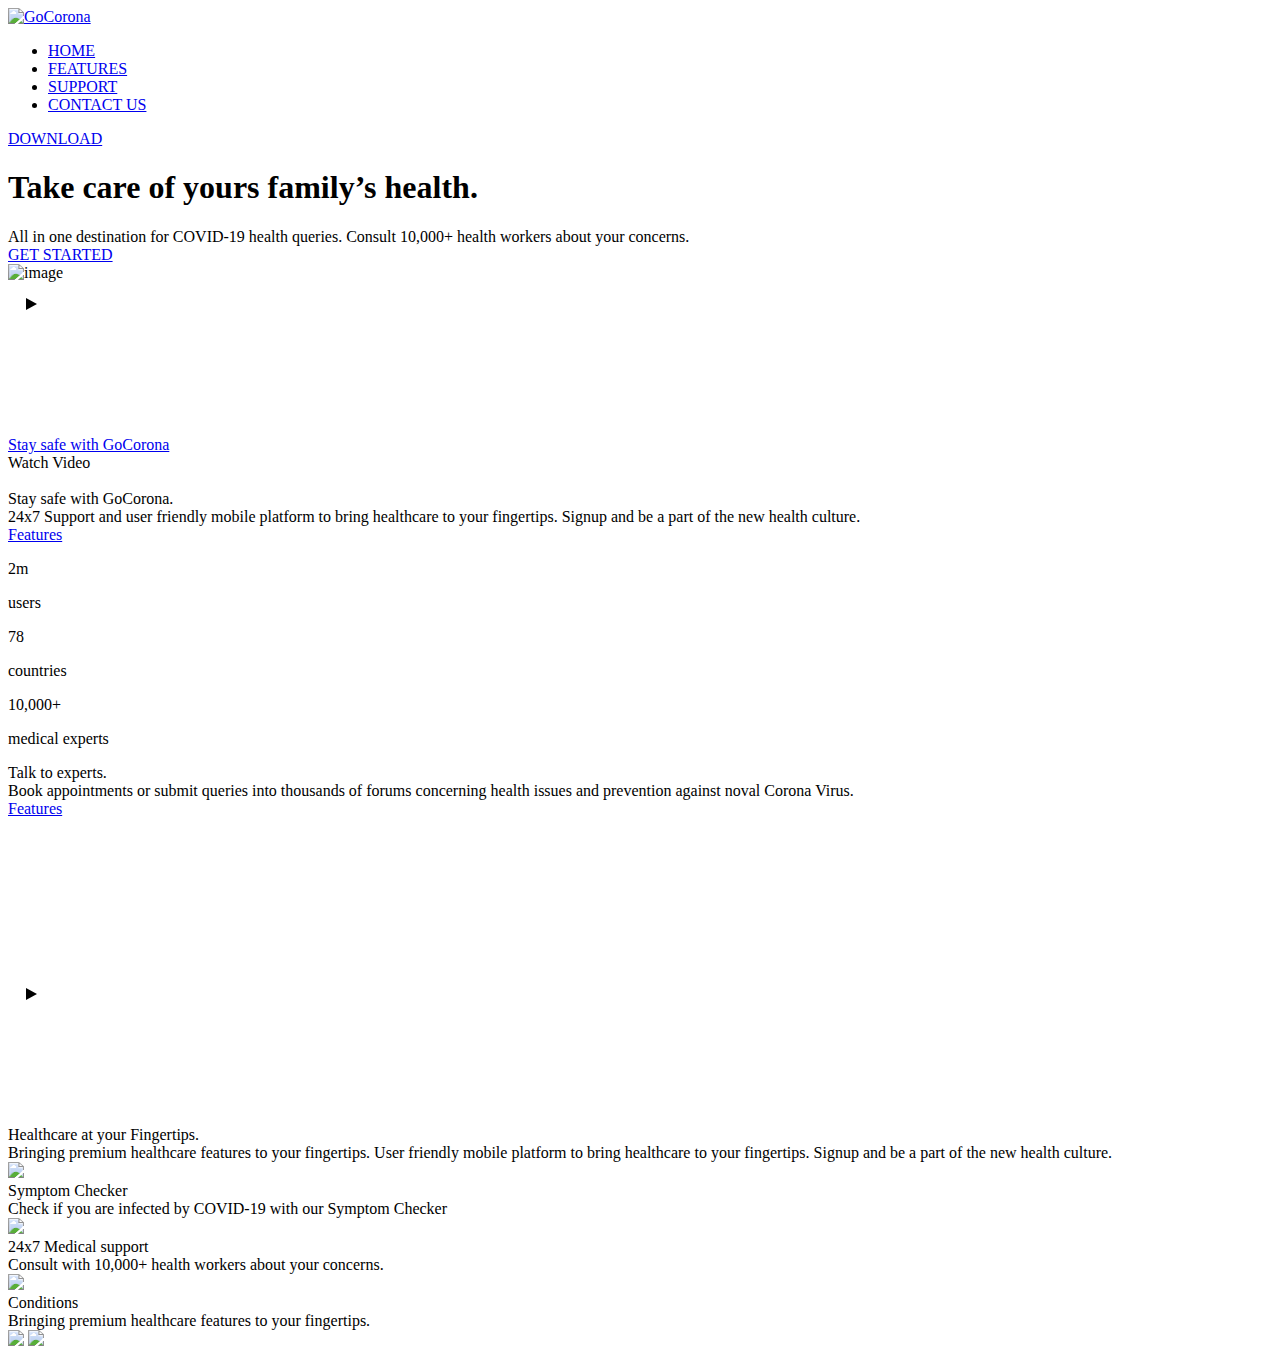
==== index.html @ 3e376150 "index move" ====
<!DOCTYPE html>
<html lang="en">
<head>
    <meta charset="UTF-8">
    <meta http-equiv="X-UA-Compatible" content="IE=edge">
    <meta name="viewport" content="width=device-width, initial-scale=1.0">
    <link rel="stylesheet" href="../css/style.css">
    <link rel="icon" type="image/png" href="/goCorona/image/favicon.ico">
    <title>GoCorona</title>
</head>
<body>
    <div class="wrapper">
        <div class="header-block">
            <header class="header">
                <div class="header__container">
                        <a href="#" class="header__logo"><img src="/goCorona/image/header/logo.svg" alt="GoCorona"></a>    
                        <ul class="header__navbar navbar">
                            <li class="navbar__item"><a href="#" class="navbar__link">HOME</a></li>
                            <li class="navbar__item"><a href="#" class="navbar__link">FEATURES</a></li>
                            <li class="navbar__item"><a href="#" class="navbar__link">SUPPORT</a></li>
                            <li class="navbar__item"><a href="#" class="navbar__link">CONTACT US</a></li>
                        </ul>   
                        <div class="header__button">
                            <a href="#" class="button button_blue">DOWNLOAD</a>
                        </div>
                        <div class="header__burger">
                            <div class="first"></div>
                            <div class="second"></div>
                            <div class="third"></div>
                        </div>
                </div>
            </header>
            <section class="take-care">
                <div class="take-care__container">
                    <div class="take-care__content">
                        <div class="take-care__txt">
                            <h1 class="take-care__title title">Take care of yours family’s <span class="title__blue">health.</span>
                            </h1>
                            <div class="take-care__subtitle subtitle">All in one destination for COVID-19 health queries. Consult 10,000+ health workers about your concerns.</div>
                            <a href="#" class="take-care__button button">GET STARTED</a>
                        </div>
                        <div class="take-care__image">
                            <img src="/goCorona/image/take-care/main-image.svg" alt="image">
                        </div>
                    </div>
                    <div class="take-care__video video">
                        <div class="video__icon">
                            <a href="#">
                                <svg><polygon points="18,16,18,28,29,22"></polygon></svg>
                            </a>
                        </div>
                        <div class="video__txt">
                            <div class="video__title"><a href="#">Stay safe with GoCorona</a></div>
                            <div class="video__subtitle">Watch Video</div>
                        </div>
                    </div>
                </div>
            </section>
        </div>
        <main class="main">
            <section class="stay-safe">
                <div class="stay-safe__container">
                    <div class="stay-safe__images">
                        <div class="stay-safe__img"><img src="/goCorona/image/stay-safe/phone.jpg"  alt=""></div>
                        <div class="stay-safe__block01"></div>
                        <div class="stay-safe__block02"></div>
                        <div class="stay-safe__block03"></div>
                    </div>
                    <div class="stay-safe__content">
                        <div class="stay-safe__title title">Stay safe with Go<span class="title__red">Corona.</span></div>
                        <div class="stay-safe__subtitle subtitle">24x7 Support and user friendly mobile platform to bring healthcare to your fingertips. Signup and be a part of the new
                        health culture.</div>
                        <a href="#" class="stay-safe__button button">Features</a>                        
                    </div>
                    
                </div>
                
            </section>      
            <section class="talk-experts">
                <div class="talk-experts__background">                 
                    <div class="talk-experts__container">
                        <div class="talk-experts__illustration">
                            <div class="talk-experts__pannel pannel">
                                <div class="pannel__item">
                                    <p class="pannel__number">2m</p>
                                    <p class="pannel__name">users</p>
                                </div>
                                <div class="pannel__item">
                                    <p class="pannel__number">78</p>
                                    <p class="pannel__name">countries</p>
                                </div>
                                <div class="pannel__item">
                                    <p class="pannel__number">10,000+</p>
                                    <p class="pannel__name">medical experts</p>
                                </div>
                               
                            </div>
                            <div class="talk-experts__block01"></div>
                            <div class="talk-experts__block02"></div>
                            <div class="talk-experts__block03"></div>
                        </div>
                        <div class="talk-experts__content">
                            <div class="talk-experts__txt">
                                <div class="talk-experts__title title">Talk to <span class="title__blue">experts.</span></div>
                                <div class="talk-experts__subtitle subtitle">Book appointments or submit queries into thousands of forums concerning health issues and prevention against noval
                                Corona Virus.</div>
                                <a href="#" class="talk-experts__button button">Features</a>
                            </div>
                            <div class="talk-experts__video">
                                <video src="/goCorona/image/talk-experts/IMG_1011.MOV" alt="" poster="/goCorona/image/talk-experts/back-video.svg"></video>
                                <div class="talk-experts__video-icon">
                                    <svg>
                                        <polygon points="18,16,18,28,29,22"></polygon>
                                    </svg>
                                </div>  
                            </div>
                            
                        </div>
                </div>
                </div>
            </section>
        </main>
        <footer class="footer">
            <div class="footer__container">              
                <div class="footer__title title">
                     <span class="title__red">Healthcare</span>
                      at your Fingertips.
                </div>
                <div class="footer__subtitle subtitle">
                    Bringing premium healthcare features to your fingertips. User friendly mobile platform to bring healthcare to your fingertips. Signup and be a part of the new health culture.
                </div>
                <div class="footer__cards">
                    <div class="footer__card-01 card">
                        <img src="/goCorona/image/footer/card_01.svg" class="card__img"></img>
                        <div class="card__content">
                            <div class="card__title">Symptom Checker</div>
                            <div class="card__subtitle">Check if you are infected by COVID-19 with our Symptom Checker</div>  
                        </div>
                    </div>
                    <div class="footer__card-02 card">
                        <img src="/goCorona/image/footer/card_02.svg" class="card__img"></img>
                        <div class="card__content">
                            <div class="card__title">24x7 Medical support</div>
                            <div class="card__subtitle">Consult with 10,000+ health workers about your concerns.</div>
                        </div>
                    </div>
                    <div class="footer__card-03 card">
                        <img src="/goCorona/image/footer/card_03.svg" class="card__img"></img>
                        <div class="card__content">            
                            <div class="card__title">Conditions</div>
                            <div class="card__subtitle">Bringing premium healthcare features to your fingertips.</div>
                        </div>
                    </div> 
                </div>
                <div class="footer__buttons">
                    <a href="#"><img src="/goCorona/image/footer/google.png" class="footer__appstore"></img></a>
                    <a href="#"><img src="/goCorona/image/footer/apple.png" class="footer__playmarket"></img></a>
                </div>
            </div>
        </footer>
    </div>
    <script src="js/script.js"></script>
</body>
</html>
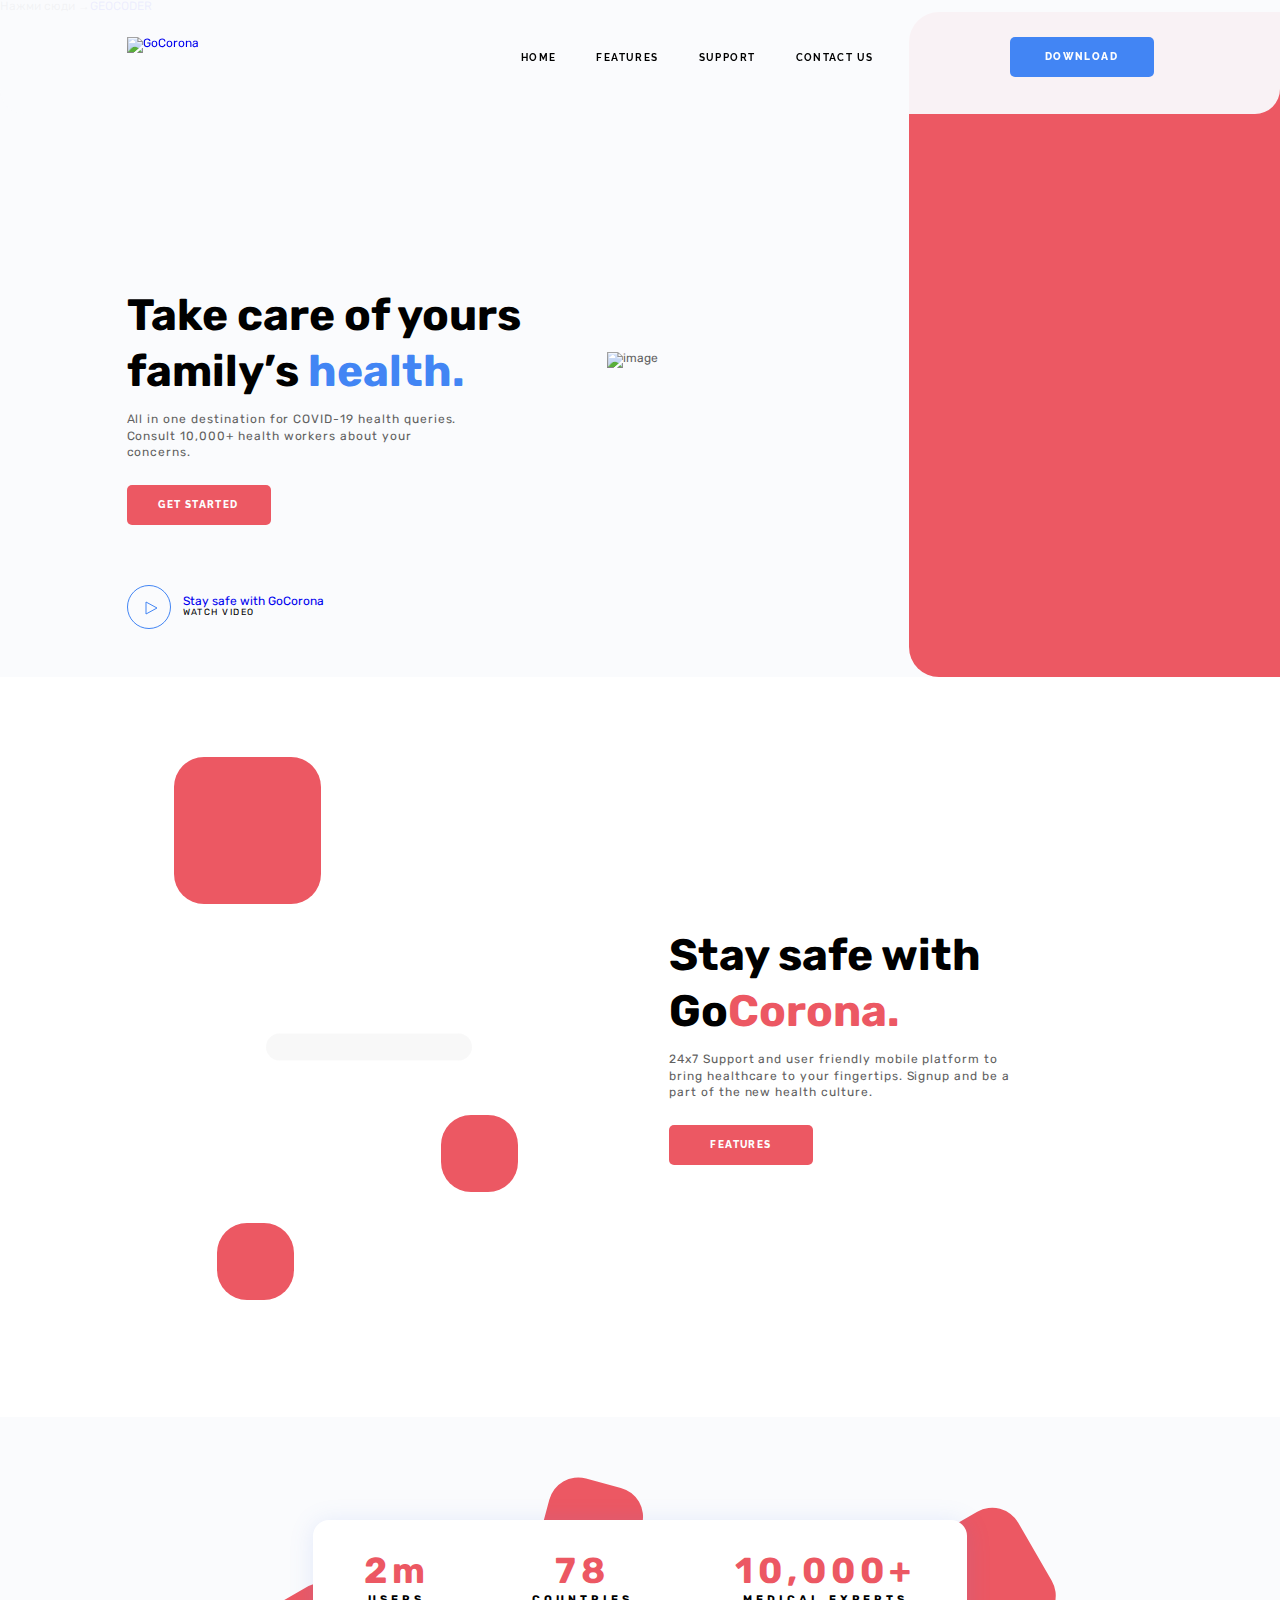
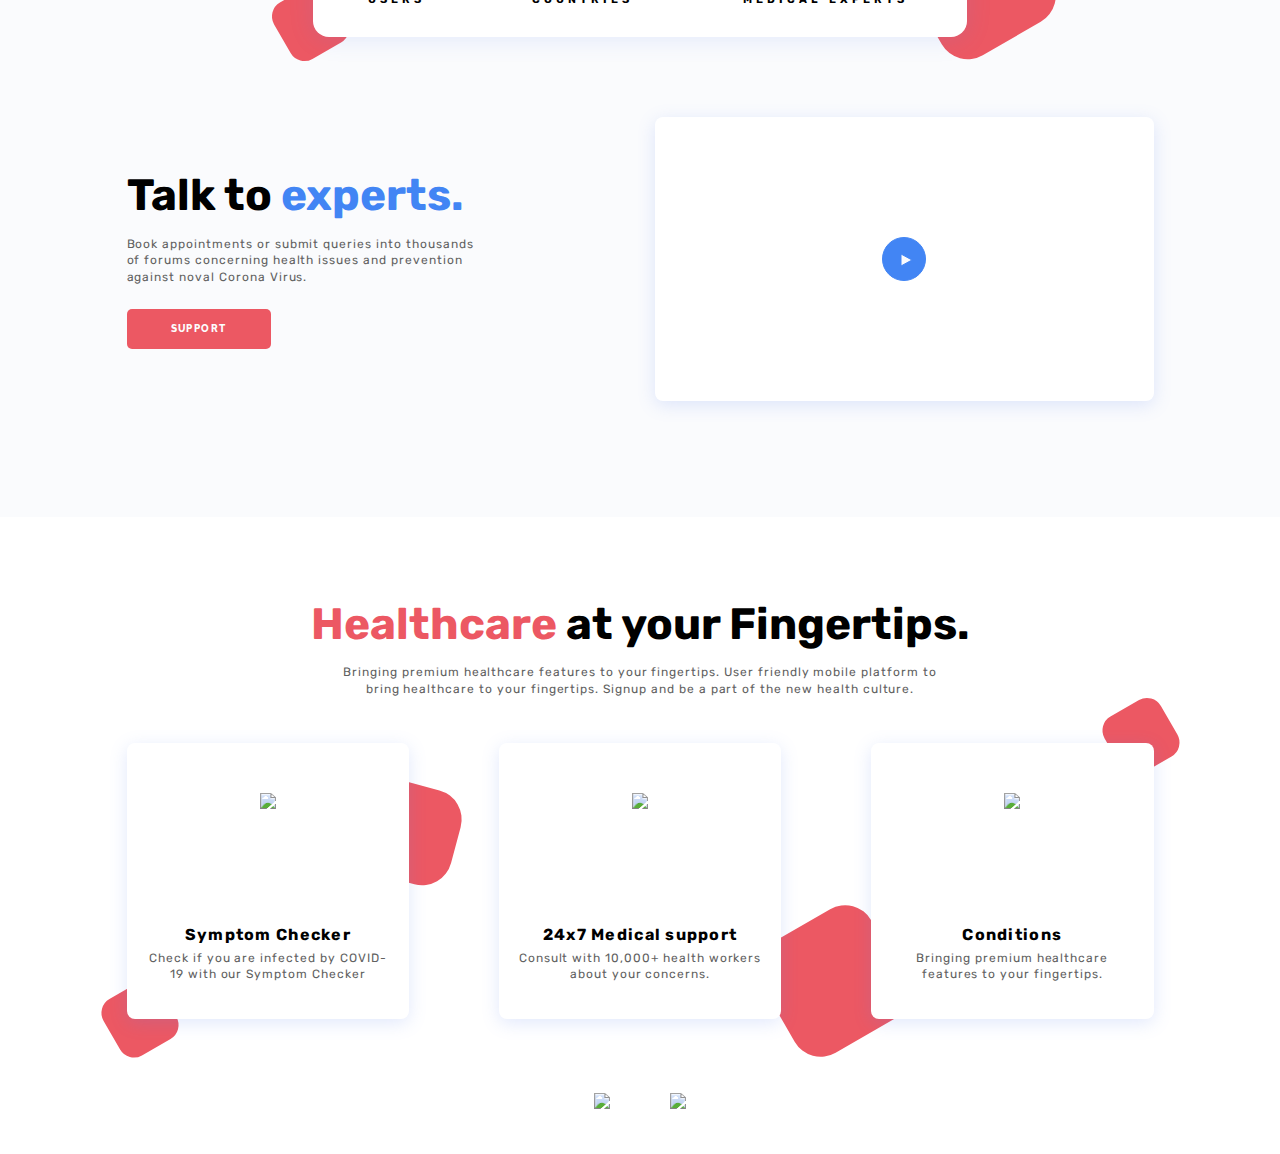
==== commit e8a44e7b: "Add geocoder" ====
--- a/index.html
+++ b/index.html
@@ -5,20 +5,23 @@
     <meta http-equiv="X-UA-Compatible" content="IE=edge">
     <meta name="viewport" content="width=device-width, initial-scale=1.0">
     <link rel="stylesheet" href="../css/style.css">
-    <link rel="icon" type="image/png" href="/goCorona/image/favicon.ico">
+    <link rel="icon" type="image/png" href="goсorona/image/header/favicon.ico">
     <title>GoCorona</title>
 </head>
 <body>
-    <div class="wrapper">
+    <div class="geocoder">
+            <p class="geocoder__text">Нажми сюди &#8594;<a href="pages/ajax-countries/index.html" class="geocoder__link">GEOCODER</a></p>
+    </div>
+    <div class="wrapper">        
         <div class="header-block">
             <header class="header">
                 <div class="header__container">
-                        <a href="#" class="header__logo"><img src="/goCorona/image/header/logo.svg" alt="GoCorona"></a>    
+                        <a href="#" class="header__logo"><img src="goсorona/image/header/logo.svg" alt="GoCorona"></a>    
                         <ul class="header__navbar navbar">
-                            <li class="navbar__item"><a href="#" class="navbar__link">HOME</a></li>
-                            <li class="navbar__item"><a href="#" class="navbar__link">FEATURES</a></li>
-                            <li class="navbar__item"><a href="#" class="navbar__link">SUPPORT</a></li>
-                            <li class="navbar__item"><a href="#" class="navbar__link">CONTACT US</a></li>
+                            <li class="navbar__item"><a href="#take-care" class="navbar__link">HOME</a></li>
+                            <li class="navbar__item"><a href="#stay-safe" class="navbar__link">FEATURES</a></li>
+                            <li class="navbar__item"><a href="#talk-experts" class="navbar__link">SUPPORT</a></li>
+                            <li class="navbar__item"><a href="#footer" class="navbar__link">CONTACT US</a></li>
                         </ul>   
                         <div class="header__button">
                             <a href="#" class="button button_blue">DOWNLOAD</a>
@@ -30,7 +33,7 @@
                         </div>
                 </div>
             </header>
-            <section class="take-care">
+            <section id="take-care" class="take-care">
                 <div class="take-care__container">
                     <div class="take-care__content">
                         <div class="take-care__txt">
@@ -40,28 +43,26 @@
                             <a href="#" class="take-care__button button">GET STARTED</a>
                         </div>
                         <div class="take-care__image">
-                            <img src="/goCorona/image/take-care/main-image.svg" alt="image">
+                            <img src="goсorona/image/take-care/main-image.svg" alt="image">
                         </div>
                     </div>
-                    <div class="take-care__video video">
-                        <div class="video__icon">
-                            <a href="#">
-                                <svg><polygon points="18,16,18,28,29,22"></polygon></svg>
-                            </a>
-                        </div>
-                        <div class="video__txt">
-                            <div class="video__title"><a href="#">Stay safe with GoCorona</a></div>
-                            <div class="video__subtitle">Watch Video</div>
-                        </div>
-                    </div>
+                    <a href="https://youtu.be/D9tTi-CDjDU" class="take-care__video video">
+                            <div class="video__icon">
+                                <svg><polygon points="18,16,18,28,29,22"></polygon></svg> 
+                            </div>
+                            <div class="video__txt">
+                                <div class="video__title">Stay safe with GoCorona</div>
+                                <div class="video__subtitle">Watch Video</div>
+                            </div>
+                    </a>
                 </div>
             </section>
         </div>
         <main class="main">
-            <section class="stay-safe">
+            <section id="stay-safe" class="stay-safe">
                 <div class="stay-safe__container">
                     <div class="stay-safe__images">
-                        <div class="stay-safe__img"><img src="/goCorona/image/stay-safe/phone.jpg"  alt=""></div>
+                        <div class="stay-safe__img"><img src="goсorona/image/stay-safe/phone.jpg"  alt=""></div>
                         <div class="stay-safe__block01"></div>
                         <div class="stay-safe__block02"></div>
                         <div class="stay-safe__block03"></div>
@@ -76,7 +77,7 @@
                 </div>
                 
             </section>      
-            <section class="talk-experts">
+            <section id="talk-experts" class="talk-experts">
                 <div class="talk-experts__background">                 
                     <div class="talk-experts__container">
                         <div class="talk-experts__illustration">
@@ -104,10 +105,10 @@
                                 <div class="talk-experts__title title">Talk to <span class="title__blue">experts.</span></div>
                                 <div class="talk-experts__subtitle subtitle">Book appointments or submit queries into thousands of forums concerning health issues and prevention against noval
                                 Corona Virus.</div>
-                                <a href="#" class="talk-experts__button button">Features</a>
+                                <a href="#" class="talk-experts__button button">Support</a>
                             </div>
                             <div class="talk-experts__video">
-                                <video src="/goCorona/image/talk-experts/IMG_1011.MOV" alt="" poster="/goCorona/image/talk-experts/back-video.svg"></video>
+                                <video src="goсorona/image/talk-experts/IMG_1011.MOV" alt="" poster="goсorona/image/talk-experts/back-video.svg"></video>
                                 <div class="talk-experts__video-icon">
                                     <svg>
                                         <polygon points="18,16,18,28,29,22"></polygon>
@@ -120,7 +121,7 @@
                 </div>
             </section>
         </main>
-        <footer class="footer">
+        <footer id="footer" class="footer">
             <div class="footer__container">              
                 <div class="footer__title title">
                      <span class="title__red">Healthcare</span>
@@ -131,21 +132,21 @@
                 </div>
                 <div class="footer__cards">
                     <div class="footer__card-01 card">
-                        <img src="/goCorona/image/footer/card_01.svg" class="card__img"></img>
+                        <img src="goсorona/image/footer/card_01.svg" class="card__img"></img>
                         <div class="card__content">
                             <div class="card__title">Symptom Checker</div>
                             <div class="card__subtitle">Check if you are infected by COVID-19 with our Symptom Checker</div>  
                         </div>
                     </div>
                     <div class="footer__card-02 card">
-                        <img src="/goCorona/image/footer/card_02.svg" class="card__img"></img>
+                        <img src="goсorona/image/footer/card_02.svg" class="card__img"></img>
                         <div class="card__content">
                             <div class="card__title">24x7 Medical support</div>
                             <div class="card__subtitle">Consult with 10,000+ health workers about your concerns.</div>
                         </div>
                     </div>
                     <div class="footer__card-03 card">
-                        <img src="/goCorona/image/footer/card_03.svg" class="card__img"></img>
+                        <img src="goсorona/image/footer/card_03.svg" class="card__img"></img>
                         <div class="card__content">            
                             <div class="card__title">Conditions</div>
                             <div class="card__subtitle">Bringing premium healthcare features to your fingertips.</div>
@@ -153,12 +154,12 @@
                     </div> 
                 </div>
                 <div class="footer__buttons">
-                    <a href="#"><img src="/goCorona/image/footer/google.png" class="footer__appstore"></img></a>
-                    <a href="#"><img src="/goCorona/image/footer/apple.png" class="footer__playmarket"></img></a>
+                    <a href="#"><img src="goсorona/image/footer/google.png" class="footer__playmarket"></img></a>
+                    <a href="#"><img src="goсorona/image/footer/apple.png" class="footer__appstore"></img></a>
                 </div>
             </div>
         </footer>
     </div>
-    <script src="js/script.js"></script>
+    <script src="goсorona/js/script.js"></script>
 </body>
 </html>--- a/css/style.css
+++ b/css/style.css
@@ -0,0 +1,1385 @@
+@charset "UTF-8";
+/*Обнуление*/
+@import url("https://fonts.googleapis.com/css2?family=Raleway:wght@700;800&family=Rubik:wght@400;700&display=swap");
+* {
+  padding: 0;
+  margin: 0;
+  border: 0;
+}
+
+*, *:before, *:after {
+  -webkit-box-sizing: border-box;
+  box-sizing: border-box;
+}
+
+:focus, :active {
+  outline: none;
+}
+
+a:focus, a:active {
+  outline: none;
+}
+
+nav, footer, header, aside {
+  display: block;
+}
+
+html, body {
+  height: 100%;
+  width: 100%;
+  font-size: 100%;
+  line-height: 1;
+  font-size: 14px;
+  -ms-text-size-adjust: 100%;
+  -moz-text-size-adjust: 100%;
+  -webkit-text-size-adjust: 100%;
+}
+
+input, button, textarea {
+  font-family: inherit;
+}
+
+input::-ms-clear {
+  display: none;
+}
+
+button {
+  cursor: pointer;
+}
+
+button::-moz-focus-inner {
+  padding: 0;
+  border: 0;
+}
+
+a, a:visited {
+  text-decoration: none;
+}
+
+a:hover {
+  text-decoration: none;
+}
+
+ul li {
+  list-style: none;
+}
+
+img {
+  vertical-align: top;
+}
+
+h1, h2, h3, h4, h5, h6 {
+  font-size: inherit;
+  font-weight: inherit;
+}
+
+/*--------------------*/
+body {
+  font-family: 'Rubik', sans-serif;
+  color: #616161;
+  font-size: 12px;
+}
+
+.wrapper {
+  min-height: 100%;
+  display: -webkit-box;
+  display: -ms-flexbox;
+  display: flex;
+  -webkit-box-orient: vertical;
+  -webkit-box-direction: normal;
+      -ms-flex-direction: column;
+          flex-direction: column;
+  width: 100%;
+}
+
+.main {
+  -webkit-box-flex: 1;
+      -ms-flex: 1 1 auto;
+          flex: 1 1 auto;
+}
+
+.header-block {
+  background-color: #FAFBFD;
+  position: relative;
+}
+
+@media (min-width: 767.98px) {
+  .header-block::after {
+    content: "";
+    width: 25.65%;
+    height: 100%;
+    background-color: #EC5863;
+    border-radius: 30px 0px 0px 30px;
+    position: absolute;
+    top: 0;
+    right: 0;
+  }
+}
+
+@media (min-width: 1199.98px) {
+  .header-block::after {
+    width: 29%;
+  }
+}
+
+.header {
+  position: fixed;
+  width: 100%;
+  top: 0;
+  left: 0;
+  z-index: 50;
+}
+
+.header__container {
+  display: -webkit-box;
+  display: -ms-flexbox;
+  display: flex;
+  -webkit-column-gap: 30px;
+          column-gap: 30px;
+  -webkit-box-pack: justify;
+      -ms-flex-pack: justify;
+          justify-content: space-between;
+  padding: 37px 0;
+}
+
+@media (min-width: 767.98px) {
+  .header__container {
+    -webkit-box-pack: stretch;
+        -ms-flex-pack: stretch;
+            justify-content: stretch;
+  }
+}
+
+.header__logo {
+  position: relative;
+  z-index: 4;
+}
+
+@media (max-width: 479.98px) {
+  .header__logo {
+    -webkit-box-flex: 0;
+        -ms-flex: 0 0 40px;
+            flex: 0 0 40px;
+    overflow: hidden;
+  }
+}
+
+.header__burger {
+  display: -webkit-box;
+  display: -ms-flexbox;
+  display: flex;
+  -webkit-box-orient: vertical;
+  -webkit-box-direction: normal;
+      -ms-flex-direction: column;
+          flex-direction: column;
+  -webkit-box-pack: justify;
+      -ms-flex-pack: justify;
+          justify-content: space-between;
+  -ms-flex-item-align: center;
+      align-self: center;
+  width: 30px;
+  height: 20px;
+  cursor: pointer;
+  position: relative;
+  z-index: 4;
+}
+
+.header__burger div {
+  width: 100%;
+  height: 2px;
+  background-color: #DADADA;
+  -webkit-transition: all 0.3s ease 0s;
+  transition: all 0.3s ease 0s;
+  border-radius: 15px;
+  margin-bottom: 2px;
+}
+
+.header__burger.__active-icon {
+  position: relative;
+}
+
+.header__burger.__active-icon .second {
+  -webkit-transform: scale(0);
+          transform: scale(0);
+}
+
+.header__burger.__active-icon .first {
+  top: 50%;
+  position: absolute;
+  -webkit-transform: rotate(45deg);
+          transform: rotate(45deg);
+}
+
+.header__burger.__active-icon .third {
+  top: 50%;
+  position: absolute;
+  -webkit-transform: rotate(-45deg);
+          transform: rotate(-45deg);
+}
+
+@media (min-width: 767.98px) {
+  .header__burger {
+    display: none;
+  }
+}
+
+.header .navbar {
+  -webkit-box-flex: 1;
+      -ms-flex: 1 0 360px;
+          flex: 1 0 360px;
+  display: -webkit-box;
+  display: -ms-flexbox;
+  display: flex;
+  -webkit-column-gap: 40px;
+          column-gap: 40px;
+  -webkit-box-orient: horizontal;
+  -webkit-box-direction: normal;
+      -ms-flex-direction: row;
+          flex-direction: row;
+  -webkit-box-align: center;
+      -ms-flex-align: center;
+          align-items: center;
+  -webkit-box-pack: end;
+      -ms-flex-pack: end;
+          justify-content: end;
+  -webkit-transition: all 0.6s ease 0s;
+  transition: all 0.6s ease 0s;
+}
+
+.header .navbar__link {
+  font-family: 'Raleway', sans-serif;
+  font-weight: 700;
+  font-size: 10px;
+  line-height: 12px;
+  letter-spacing: 0.14em;
+  text-transform: uppercase;
+  color: #000000;
+  position: relative;
+  z-index: 4;
+}
+
+@media (max-width: 767.98px) {
+  .header .navbar {
+    position: fixed;
+    display: -webkit-box;
+    display: -ms-flexbox;
+    display: flex;
+    -webkit-column-gap: 0;
+            column-gap: 0;
+    row-gap: 50px;
+    -webkit-box-orient: vertical;
+    -webkit-box-direction: normal;
+        -ms-flex-direction: column;
+            flex-direction: column;
+    -webkit-box-align: center;
+        -ms-flex-align: center;
+            align-items: center;
+    -webkit-box-pack: start;
+        -ms-flex-pack: start;
+            justify-content: start;
+    position: fixed;
+    width: 100%;
+    height: 100%;
+    top: -100%;
+    left: 0;
+    background-color: transparent;
+    z-index: 3;
+    overflow: auto;
+    padding: 120px 15px 40px 15px;
+  }
+  .header .navbar .navbar__item {
+    width: 200px;
+    text-align: center;
+  }
+  .header .navbar .navbar__link {
+    font-size: 20px;
+  }
+}
+
+.header .navbar.__active-list {
+  -webkit-transition: all 0.6s ease 0s;
+  transition: all 0.6s ease 0s;
+}
+
+@media (max-width: 767.98px) {
+  .header .navbar.__active-list {
+    top: 0;
+    left: 0;
+    background-color: #fafbfd;
+  }
+}
+
+.header .navbar::before {
+  content: "";
+  display: block;
+  width: 100%;
+  height: 114px;
+  top: 0;
+  left: 0;
+  position: fixed;
+  background-color: rgba(250, 251, 253, 0.95);
+  border-radius: 0 0 25px 25px;
+  z-index: 1;
+}
+
+.header__button {
+  display: -webkit-box;
+  display: -ms-flexbox;
+  display: flex;
+  -webkit-box-pack: end;
+      -ms-flex-pack: end;
+          justify-content: end;
+  -webkit-box-flex: 0;
+      -ms-flex: 0 1 250px;
+          flex: 0 1 250px;
+  position: relative;
+  z-index: 4;
+}
+
+@media (max-width: 767.98px) {
+  .header__button {
+    -webkit-box-flex: 1;
+        -ms-flex: 1 1 auto;
+            flex: 1 1 auto;
+    -webkit-box-pack: end;
+        -ms-flex-pack: end;
+            justify-content: end;
+  }
+}
+
+@media (max-width: 299.98px) {
+  .header__button .button_blue {
+    min-width: 110px;
+    width: 110px;
+  }
+}
+
+@media (min-width: 767.98px) {
+  .header__logo:hover {
+    -webkit-transition: all 0.2s ease 0s;
+    transition: all 0.2s ease 0s;
+    -webkit-transform: scale(1.02);
+            transform: scale(1.02);
+  }
+  .header .navbar__link:hover {
+    color: #EC5863;
+  }
+}
+
+.take-care__container {
+  padding: 184px 0 48px 0;
+  display: -webkit-box;
+  display: -ms-flexbox;
+  display: flex;
+  -webkit-box-orient: vertical;
+  -webkit-box-direction: normal;
+      -ms-flex-direction: column;
+          flex-direction: column;
+  -webkit-column-gap: 20px;
+          column-gap: 20px;
+}
+
+@media (max-width: 767.98px) {
+  .take-care__container {
+    -webkit-box-orient: vertical;
+    -webkit-box-direction: normal;
+        -ms-flex-direction: column;
+            flex-direction: column;
+    padding: 140px 0 48px 0;
+  }
+}
+
+.take-care__content {
+  display: -webkit-box;
+  display: -ms-flexbox;
+  display: flex;
+  row-gap: 20px;
+}
+
+@media (max-width: 767.98px) {
+  .take-care__content {
+    -webkit-box-orient: vertical;
+    -webkit-box-direction: reverse;
+        -ms-flex-direction: column-reverse;
+            flex-direction: column-reverse;
+    -webkit-box-flex: 1;
+        -ms-flex: 1 1 auto;
+            flex: 1 1 auto;
+  }
+}
+
+.take-care__txt {
+  display: -webkit-box;
+  display: -ms-flexbox;
+  display: flex;
+  padding: 7.2vw 0 0 0;
+  -webkit-box-orient: vertical;
+  -webkit-box-direction: normal;
+      -ms-flex-direction: column;
+          flex-direction: column;
+  -webkit-box-flex: 0;
+      -ms-flex: 0 1 480px;
+          flex: 0 1 480px;
+}
+
+@media (max-width: 990.98px) {
+  .take-care__txt {
+    padding: 5vw 0 0 0;
+    -webkit-box-flex: 0;
+        -ms-flex: 0 0 425px;
+            flex: 0 0 425px;
+  }
+}
+
+@media (max-width: 767.98px) {
+  .take-care__txt {
+    text-align: center;
+    -webkit-box-align: center;
+        -ms-flex-align: center;
+            align-items: center;
+    -webkit-box-flex: 0;
+        -ms-flex: 0 1 auto;
+            flex: 0 1 auto;
+  }
+}
+
+@media (max-width: 767.98px) {
+  .take-care__title {
+    max-width: 400px;
+  }
+}
+
+.take-care__subtitle {
+  max-width: 350px;
+}
+
+.take-care .video {
+  display: -webkit-box;
+  display: -ms-flexbox;
+  display: flex;
+  -webkit-column-gap: 12px;
+          column-gap: 12px;
+  -webkit-box-align: center;
+      -ms-flex-align: center;
+          align-items: center;
+  padding-top: 60px;
+}
+
+.take-care .video:active .video__icon {
+  background-color: #79a5ed;
+}
+
+.take-care .video:active .video__title a {
+  color: #79a5ed;
+}
+
+@media (max-width: 767.98px) {
+  .take-care .video {
+    -webkit-box-pack: center;
+        -ms-flex-pack: center;
+            justify-content: center;
+    padding-top: 30px;
+  }
+}
+
+@media (min-width: 767.98px) {
+  .take-care .video:hover .video__icon {
+    background-color: #4285F4;
+  }
+  .take-care .video:hover .video__title a {
+    color: #4285F4;
+  }
+}
+
+.take-care .video__icon {
+  display: inline-block;
+  width: 44px;
+  height: 44px;
+  border-radius: 50%;
+  border: 1px solid #4285F4;
+  -webkit-transition: all 0.5s ease 0s;
+  transition: all 0.5s ease 0s;
+}
+
+.take-care .video__icon svg {
+  width: 44px;
+  height: 44px;
+  stroke: #4285F4;
+  fill: #FAFBFD;
+  stroke-width: 1px;
+}
+
+.take-care .video__title a {
+  font-size: 13px;
+  line-height: 126%;
+  letter-spacing: 0.08em;
+  -webkit-font-feature-settings: 'pnum' on, 'lnum' on;
+          font-feature-settings: 'pnum' on, 'lnum' on;
+  color: #B0B0B0;
+  padding-bottom: 5px;
+  -webkit-transition: all 0.5s ease 0s;
+  transition: all 0.5s ease 0s;
+}
+
+.take-care .video__subtitle {
+  font-size: 9px;
+  line-height: 126%;
+  letter-spacing: 0.165em;
+  text-transform: uppercase;
+  -webkit-font-feature-settings: 'pnum' on, 'lnum' on;
+          font-feature-settings: 'pnum' on, 'lnum' on;
+  color: #000000;
+}
+
+.take-care__image {
+  display: -webkit-box;
+  display: -ms-flexbox;
+  display: flex;
+  -webkit-box-pack: center;
+      -ms-flex-pack: center;
+          justify-content: center;
+  -webkit-box-align: center;
+      -ms-flex-align: center;
+          align-items: center;
+  position: relative;
+  z-index: 2;
+}
+
+.take-care__image img {
+  max-width: 100%;
+  -webkit-transition: all 0.3s ease 0s;
+  transition: all 0.3s ease 0s;
+}
+
+@media (min-width: 767.98px) {
+  .take-care__image img:hover {
+    -webkit-transform: scale(1.05);
+            transform: scale(1.05);
+  }
+}
+
+.stay-safe__container {
+  display: -webkit-box;
+  display: -ms-flexbox;
+  display: flex;
+  -webkit-column-gap: 58px;
+          column-gap: 58px;
+  row-gap: 0px;
+  padding: 80px 0;
+}
+
+@media (max-width: 767.98px) {
+  .stay-safe__container {
+    -webkit-box-orient: vertical;
+    -webkit-box-direction: normal;
+        -ms-flex-direction: column;
+            flex-direction: column;
+    -webkit-box-align: center;
+        -ms-flex-align: center;
+            align-items: center;
+    -webkit-box-pack: center;
+        -ms-flex-pack: center;
+            justify-content: center;
+    padding: 50px 0;
+  }
+}
+
+.stay-safe__images {
+  -webkit-box-flex: 1;
+      -ms-flex: 1 1 50%;
+          flex: 1 1 50%;
+  min-height: 580px;
+  position: relative;
+  display: -webkit-box;
+  display: -ms-flexbox;
+  display: flex;
+  -webkit-box-pack: center;
+      -ms-flex-pack: center;
+          justify-content: center;
+  -webkit-box-align: center;
+      -ms-flex-align: center;
+          align-items: center;
+}
+
+@media (min-width: 767.98px) {
+  .stay-safe__images:hover .stay-safe__block01 {
+    top: 10px;
+    left: 10px;
+    -webkit-transform: rotate(-45deg);
+            transform: rotate(-45deg);
+  }
+  .stay-safe__images:hover .stay-safe__block02 {
+    top: 380px;
+    left: 70%;
+    -webkit-transform: rotate(45deg);
+            transform: rotate(45deg);
+  }
+  .stay-safe__images:hover .stay-safe__block03 {
+    bottom: 20px;
+    left: 60px;
+    -webkit-transform: rotate(45deg);
+            transform: rotate(45deg);
+  }
+  .stay-safe__images:hover .stay-safe__img img {
+    -webkit-transform: scale(1.1);
+            transform: scale(1.1);
+  }
+}
+
+@media (max-width: 767.98px) {
+  .stay-safe__images {
+    min-height: 520px;
+  }
+}
+
+.stay-safe__img {
+  position: relative;
+}
+
+.stay-safe__img::after {
+  content: "";
+  display: block;
+  position: absolute;
+  width: 206px;
+  height: 27px;
+  bottom: 0;
+  left: 50%;
+  -webkit-transform: translate(-50%, 50%);
+          transform: translate(-50%, 50%);
+  background: rgba(240, 240, 240, 0.49);
+  border-radius: 16px;
+  z-index: -1;
+}
+
+.stay-safe__img img {
+  display: block;
+  max-width: 223px;
+  -webkit-filter: drop-shadow(2px 4px 32px rgba(0, 0, 0, 0.12));
+          filter: drop-shadow(2px 4px 32px rgba(0, 0, 0, 0.12));
+  border-radius: 16px;
+  -webkit-transition: all 0.3s ease-out 0s;
+  transition: all 0.3s ease-out 0s;
+}
+
+.stay-safe__block01, .stay-safe__block02, .stay-safe__block03 {
+  background-color: #EC5863;
+  border-radius: 30px;
+  position: absolute;
+  z-index: -2;
+  -webkit-transition: all 0.3s ease-out 0s;
+  transition: all 0.3s ease-out 0s;
+}
+
+.stay-safe__block01 {
+  width: 147px;
+  height: 147px;
+  top: 0;
+  left: 9.9%;
+}
+
+.stay-safe__block02 {
+  width: 77px;
+  height: 77px;
+  top: 358px;
+  left: 65%;
+}
+
+.stay-safe__block03 {
+  width: 77px;
+  height: 77px;
+  bottom: 37px;
+  left: 18.6%;
+}
+
+.stay-safe__content {
+  -webkit-box-flex: 1;
+      -ms-flex: 1 1 50%;
+          flex: 1 1 50%;
+  display: -webkit-box;
+  display: -ms-flexbox;
+  display: flex;
+  -webkit-box-orient: vertical;
+  -webkit-box-direction: normal;
+      -ms-flex-direction: column;
+          flex-direction: column;
+  -webkit-box-pack: center;
+      -ms-flex-pack: center;
+          justify-content: center;
+}
+
+@media (max-width: 767.98px) {
+  .stay-safe__content {
+    text-align: center;
+    -webkit-box-align: center;
+        -ms-flex-align: center;
+            align-items: center;
+  }
+}
+
+@media (max-width: 767.98px) {
+  .stay-safe__title {
+    max-width: 400px;
+    -webkit-box-align: center;
+        -ms-flex-align: center;
+            align-items: center;
+  }
+}
+
+.stay-safe__subtitle {
+  max-width: 363px;
+}
+
+@media (max-width: 767.98px) {
+  .stay-safe__block01, .stay-safe__block02, .stay-safe__block03 {
+    display: none;
+  }
+}
+
+.talk-experts__background {
+  background: #FAFBFD;
+}
+
+.talk-experts__container {
+  padding: 103px 0 116px 0;
+}
+
+.talk-experts__illustration {
+  width: 100%;
+  position: relative;
+}
+
+@media (min-width: 479.98px) {
+  .talk-experts__illustration:hover .talk-experts__block01 {
+    top: -30px;
+    right: 90px;
+    -webkit-transform: rotate(30deg);
+            transform: rotate(30deg);
+  }
+  .talk-experts__illustration:hover .talk-experts__block02 {
+    top: -40px;
+    left: 430px;
+    -webkit-transform: rotate(0deg);
+            transform: rotate(0deg);
+  }
+  .talk-experts__illustration:hover .talk-experts__block03 {
+    top: 60px;
+    left: 145px;
+    -webkit-transform: rotate(-60deg);
+            transform: rotate(-60deg);
+  }
+  .talk-experts__illustration:hover .pannel {
+    -webkit-transform: scale(1.05);
+            transform: scale(1.05);
+  }
+}
+
+.talk-experts .pannel {
+  background: #FFFFFF;
+  -webkit-box-shadow: 0px 2px 24px rgba(88, 126, 236, 0.15);
+          box-shadow: 0px 2px 24px rgba(88, 126, 236, 0.15);
+  border-radius: 16px;
+  width: 654px;
+  height: 117px;
+  text-align: center;
+  display: -webkit-box;
+  display: -ms-flexbox;
+  display: flex;
+  -webkit-box-align: center;
+      -ms-flex-align: center;
+          align-items: center;
+  -ms-flex-pack: distribute;
+      justify-content: space-around;
+  margin: 0 auto;
+  margin-bottom: 80px;
+  position: relative;
+  z-index: 2;
+  -webkit-transition: all 0.3s ease-out 0s;
+  transition: all 0.3s ease-out 0s;
+}
+
+.talk-experts .pannel__number {
+  font-weight: 700;
+  font-size: 36px;
+  line-height: 1.19em;
+  letter-spacing: 0.14em;
+  -webkit-font-feature-settings: 'pnum' on, 'lnum' on;
+          font-feature-settings: 'pnum' on, 'lnum' on;
+  color: #EC5863;
+}
+
+.talk-experts .pannel__name {
+  font-weight: 700;
+  font-size: 11px;
+  line-height: 1.18em;
+  letter-spacing: 0.37em;
+  text-transform: uppercase;
+  -webkit-font-feature-settings: 'pnum' on, 'lnum' on;
+          font-feature-settings: 'pnum' on, 'lnum' on;
+  color: #000000;
+}
+
+@media (max-width: 767.98px) {
+  .talk-experts .pannel {
+    width: 100%;
+    margin-bottom: 60px;
+  }
+  .talk-experts .pannel__number {
+    font-size: 26px;
+  }
+  .talk-experts .pannel__name {
+    font-size: 8px;
+  }
+}
+
+.talk-experts__block01, .talk-experts__block02, .talk-experts__block03 {
+  background-color: #EC5863;
+  border-radius: 30px;
+  position: absolute;
+  z-index: 1;
+  -webkit-transition: all 0.3s ease-out 0s;
+  transition: all 0.3s ease-out 0s;
+}
+
+@media (max-width: 767.98px) {
+  .talk-experts__block01, .talk-experts__block02, .talk-experts__block03 {
+    display: none;
+  }
+}
+
+.talk-experts__block01 {
+  width: 127px;
+  height: 127px;
+  right: 174px;
+  top: 0;
+  -webkit-transform: translate(50%, 0) rotate(-30deg);
+          transform: translate(50%, 0) rotate(-30deg);
+}
+
+@media (max-width: 767.98px) {
+  .talk-experts__block01 {
+    display: none;
+  }
+}
+
+.talk-experts__block02 {
+  width: 96px;
+  height: 96px;
+  top: 0;
+  left: 416px;
+  -webkit-transform: translate(0, -40%) rotate(105deg);
+          transform: translate(0, -40%) rotate(105deg);
+}
+
+.talk-experts__block03 {
+  border-radius: 16px;
+  width: 65px;
+  height: 65px;
+  top: 70px;
+  left: 177px;
+  -webkit-transform: translate(-40%, 0) rotate(-30deg);
+          transform: translate(-40%, 0) rotate(-30deg);
+}
+
+.talk-experts__content {
+  display: -webkit-box;
+  display: -ms-flexbox;
+  display: flex;
+  -webkit-box-align: center;
+      -ms-flex-align: center;
+          align-items: center;
+  -webkit-column-gap: 30px;
+          column-gap: 30px;
+  row-gap: 30px;
+}
+
+@media (max-width: 767.98px) {
+  .talk-experts__content {
+    -webkit-box-orient: vertical;
+    -webkit-box-direction: reverse;
+        -ms-flex-direction: column-reverse;
+            flex-direction: column-reverse;
+    -webkit-box-pack: center;
+        -ms-flex-pack: center;
+            justify-content: center;
+  }
+}
+
+.talk-experts__txt {
+  -webkit-box-flex: 1;
+      -ms-flex: 1 1 50%;
+          flex: 1 1 50%;
+}
+
+@media (max-width: 767.98px) {
+  .talk-experts__txt {
+    text-align: center;
+    -webkit-box-flex: 1;
+        -ms-flex: 1 1 100%;
+            flex: 1 1 100%;
+  }
+}
+
+.talk-experts__subtitle {
+  max-width: 363px;
+}
+
+@media (max-width: 767.98px) {
+  .talk-experts__button {
+    margin: 0 auto;
+  }
+}
+
+.talk-experts__video {
+  -webkit-box-flex: 1;
+      -ms-flex: 1 1 50%;
+          flex: 1 1 50%;
+  background: #FFFFFF;
+  -webkit-box-shadow: 0px 4px 18px rgba(88, 126, 236, 0.18);
+          box-shadow: 0px 4px 18px rgba(88, 126, 236, 0.18);
+  border-radius: 8px;
+  text-align: center;
+  min-height: 284px;
+  display: -webkit-box;
+  display: -ms-flexbox;
+  display: flex;
+  -webkit-box-align: center;
+      -ms-flex-align: center;
+          align-items: center;
+  -webkit-box-pack: center;
+      -ms-flex-pack: center;
+          justify-content: center;
+  position: relative;
+  -webkit-transition: all 0.5s ease 0s;
+  transition: all 0.5s ease 0s;
+  cursor: pointer;
+  overflow: hidden;
+}
+
+@media (max-width: 767.98px) {
+  .talk-experts__video {
+    width: 80%;
+    min-height: 284px;
+  }
+}
+
+@media (max-width: 479.98px) {
+  .talk-experts__video {
+    width: 100%;
+  }
+}
+
+@media (min-width: 479.98px) {
+  .talk-experts__video:hover {
+    opacity: 0.8;
+    -webkit-transform: scale(1.05);
+            transform: scale(1.05);
+  }
+  .talk-experts__video:hover .talk-experts__video-icon {
+    background: #FAFBFD;
+  }
+  .talk-experts__video:hover .talk-experts__video-icon svg {
+    fill: #4285F4;
+  }
+}
+
+.talk-experts__video-icon {
+  display: inline-block;
+  width: 44px;
+  height: 44px;
+  border-radius: 50%;
+  border: 1px solid #4285F4;
+  background: #4285F4;
+  -webkit-transition: all 0.5s ease 0s;
+  transition: all 0.5s ease 0s;
+  position: absolute;
+  z-index: 2;
+}
+
+.talk-experts__video-icon svg {
+  width: 44px;
+  height: 44px;
+  stroke: #4285F4;
+  fill: #FAFBFD;
+  stroke-width: 1px;
+  position: relative;
+  z-index: 2;
+}
+
+.footer__container {
+  padding: 80px 0 45px 0;
+  display: -webkit-box;
+  display: -ms-flexbox;
+  display: flex;
+  -webkit-box-orient: vertical;
+  -webkit-box-direction: normal;
+      -ms-flex-direction: column;
+          flex-direction: column;
+}
+
+.footer__title {
+  text-align: center;
+}
+
+.footer__subtitle {
+  text-align: center;
+  max-width: 600px;
+  margin: 0 auto;
+  margin-bottom: 22px;
+}
+
+.footer__cards {
+  display: -webkit-box;
+  display: -ms-flexbox;
+  display: flex;
+  padding-bottom: 74px;
+  -webkit-box-align: center;
+      -ms-flex-align: center;
+          align-items: center;
+}
+
+@media (max-width: 767.98px) {
+  .footer__cards {
+    -webkit-box-orient: vertical;
+    -webkit-box-direction: normal;
+        -ms-flex-direction: column;
+            flex-direction: column;
+    row-gap: 30px;
+  }
+}
+
+.footer__card-01::before {
+  content: "";
+  display: block;
+  width: 65px;
+  height: 65px;
+  -webkit-transform: translate(-30%, 50%) rotate(-30deg);
+          transform: translate(-30%, 50%) rotate(-30deg);
+  background: #EC5863;
+  border-radius: 16px;
+  position: absolute;
+  bottom: 0;
+  right: 18vw;
+  z-index: -1;
+  -webkit-transition: all 0.3s ease 0s;
+  transition: all 0.3s ease 0s;
+}
+
+@media only screen and (min-width: 1200px) {
+  .footer__card-01::before {
+    right: auto;
+    left: 0;
+  }
+}
+
+@media (max-width: 990.98px) {
+  .footer__card-01::before {
+    display: none;
+  }
+}
+
+.footer__card-01::after {
+  content: "";
+  display: block;
+  width: 97px;
+  height: 97px;
+  -webkit-transform: translate(50%, 0) rotate(105deg);
+          transform: translate(50%, 0) rotate(105deg);
+  background: #EC5863;
+  border-radius: 30px;
+  position: absolute;
+  top: 41px;
+  right: 0;
+  z-index: -1;
+  -webkit-transition: all 0.3s ease 0s;
+  transition: all 0.3s ease 0s;
+}
+
+@media (max-width: 990.98px) {
+  .footer__card-01::after {
+    display: none;
+  }
+}
+
+.footer__card-01:hover::before {
+  -webkit-transform: translate(-70%, 50%) rotate(-80deg);
+          transform: translate(-70%, 50%) rotate(-80deg);
+}
+
+.footer__card-01:hover::after {
+  -webkit-transform: translate(70%, 0) rotate(140deg);
+          transform: translate(70%, 0) rotate(140deg);
+}
+
+.footer__card-03::before {
+  content: "";
+  display: block;
+  width: 127px;
+  height: 127px;
+  -webkit-transform: translate(-80%, 20%) rotate(-30deg);
+          transform: translate(-80%, 20%) rotate(-30deg);
+  background: #EC5863;
+  border-radius: 30px;
+  position: absolute;
+  bottom: 0;
+  left: 0;
+  z-index: -1;
+  -webkit-transition: all 0.3s ease 0s;
+  transition: all 0.3s ease 0s;
+}
+
+@media (max-width: 990.98px) {
+  .footer__card-03::before {
+    display: none;
+  }
+}
+
+.footer__card-03::after {
+  content: "";
+  display: block;
+  width: 65px;
+  height: 65px;
+  -webkit-transform: translate(30%, -60%) rotate(-30deg);
+          transform: translate(30%, -60%) rotate(-30deg);
+  background: #EC5863;
+  border-radius: 16px;
+  position: absolute;
+  top: 0;
+  left: 18vw;
+  z-index: -1;
+  -webkit-transition: all 0.3s ease 0s;
+  transition: all 0.3s ease 0s;
+}
+
+@media only screen and (min-width: 1200px) {
+  .footer__card-03::after {
+    left: auto;
+    right: 0;
+  }
+}
+
+@media (max-width: 990.98px) {
+  .footer__card-03::after {
+    display: none;
+  }
+}
+
+.footer__card-03:hover::before {
+  -webkit-transform: translate(-80%, 40%) rotate(15deg);
+          transform: translate(-80%, 40%) rotate(15deg);
+}
+
+.footer__card-03:hover::after {
+  -webkit-transform: translate(70%, -60%) rotate(15deg);
+          transform: translate(70%, -60%) rotate(15deg);
+}
+
+.footer .card:not(:last-child) {
+  margin-right: 7vw;
+}
+
+@media (max-width: 767.98px) {
+  .footer .card:not(:last-child) {
+    margin-right: 0;
+  }
+}
+
+.footer .card {
+  -webkit-box-flex: 1;
+      -ms-flex: 1 1 30%;
+          flex: 1 1 30%;
+  display: -webkit-box;
+  display: -ms-flexbox;
+  display: flex;
+  -webkit-box-orient: vertical;
+  -webkit-box-direction: normal;
+      -ms-flex-direction: column;
+          flex-direction: column;
+  -webkit-box-align: center;
+      -ms-flex-align: center;
+          align-items: center;
+  -webkit-box-pack: justify;
+      -ms-flex-pack: justify;
+          justify-content: space-between;
+  background: #FFFFFF;
+  -webkit-box-shadow: 0px 4px 18px rgba(88, 126, 236, 0.18);
+          box-shadow: 0px 4px 18px rgba(88, 126, 236, 0.18);
+  border-radius: 8px;
+  padding: 50px 18px 36.5px 18px;
+  position: relative;
+  height: 276px;
+}
+
+.footer .card__img {
+  -webkit-transition: all 0.3s ease 0s;
+  transition: all 0.3s ease 0s;
+}
+
+.footer .card__title {
+  font-weight: 700;
+  font-size: 16px;
+  line-height: 138.5%;
+  text-align: center;
+  letter-spacing: 0.08em;
+  -webkit-font-feature-settings: 'pnum' on, 'lnum' on;
+          font-feature-settings: 'pnum' on, 'lnum' on;
+  padding-bottom: 4px;
+  color: #000000;
+}
+
+.footer .card__subtitle {
+  line-height: 138.5%;
+  letter-spacing: 0.08em;
+  -webkit-font-feature-settings: 'pnum' on, 'lnum' on;
+          font-feature-settings: 'pnum' on, 'lnum' on;
+  text-align: center;
+}
+
+@media (max-width: 767.98px) {
+  .footer .card {
+    width: 300px;
+    -webkit-box-flex: 0;
+        -ms-flex: 0 0 276px;
+            flex: 0 0 276px;
+  }
+}
+
+@media (min-width: 767.98px) {
+  .footer .card:hover .card__img {
+    -webkit-transform: scale(1.2);
+            transform: scale(1.2);
+  }
+}
+
+.footer__buttons {
+  display: -webkit-box;
+  display: -ms-flexbox;
+  display: flex;
+  -webkit-box-align: center;
+      -ms-flex-align: center;
+          align-items: center;
+  -webkit-box-pack: center;
+      -ms-flex-pack: center;
+          justify-content: center;
+  -webkit-column-gap: 60px;
+          column-gap: 60px;
+}
+
+@media (max-width: 479.98px) {
+  .footer__buttons {
+    -webkit-column-gap: 20px;
+            column-gap: 20px;
+  }
+}
+
+.footer__appstore, .footer__playmarket {
+  -webkit-transition: all 0.3s ease 0s;
+  transition: all 0.3s ease 0s;
+}
+
+@media (max-width: 479.98px) {
+  .footer__appstore, .footer__playmarket {
+    width: 120px;
+  }
+}
+
+@media (min-width: 767.98px) {
+  .footer__appstore:hover, .footer__playmarket:hover {
+    -webkit-transform: scale(1.1);
+            transform: scale(1.1);
+  }
+}
+
+@media (max-width: 767.98px) {
+  .lock {
+    overflow: hidden;
+  }
+}
+
+.title {
+  padding-bottom: 12px;
+  font-weight: 700;
+  font-size: 44px;
+  line-height: 126%;
+  -webkit-font-feature-settings: 'pnum' on, 'lnum' on;
+          font-feature-settings: 'pnum' on, 'lnum' on;
+  color: #000000;
+}
+
+.title__blue {
+  color: #4285F4;
+}
+
+.title__red {
+  color: #EC5863;
+}
+
+@media (max-width: 767.98px) {
+  .title {
+    font-size: 34px;
+  }
+}
+
+.subtitle {
+  line-height: 138.5%;
+  letter-spacing: 0.08em;
+  -webkit-font-feature-settings: 'pnum' on, 'lnum' on;
+          font-feature-settings: 'pnum' on, 'lnum' on;
+  padding-bottom: 24px;
+}
+
+.button {
+  display: -webkit-box;
+  display: -ms-flexbox;
+  display: flex;
+  -webkit-box-pack: center;
+      -ms-flex-pack: center;
+          justify-content: center;
+  -webkit-box-align: center;
+      -ms-flex-align: center;
+          align-items: center;
+  width: 144px;
+  min-height: 40px;
+  background: #EC5863;
+  border-radius: 5px;
+  font-family: 'Raleway', sans-serif;
+  font-weight: 800;
+  font-size: 10px;
+  line-height: 12px;
+  letter-spacing: 0.14em;
+  color: #FCFDFE;
+  text-transform: uppercase;
+  -webkit-transition: all 0.3s ease 0s;
+  transition: all 0.3s ease 0s;
+}
+
+.button:active {
+  background: #f4858c;
+}
+
+@media (min-width: 767.98px) {
+  .button:hover {
+    background: #be474f;
+  }
+}
+
+.button_blue {
+  background: #4285F4;
+  min-width: 144px;
+}
+
+.button_blue:active {
+  background: #80acf4;
+}
+
+@media (min-width: 767.98px) {
+  .button_blue:hover {
+    background: #315fa9;
+  }
+}
+
+[class*="__container"] {
+  max-width: 1057px;
+  margin: 0 auto;
+  padding-right: 15px;
+  padding-left: 15px;
+}
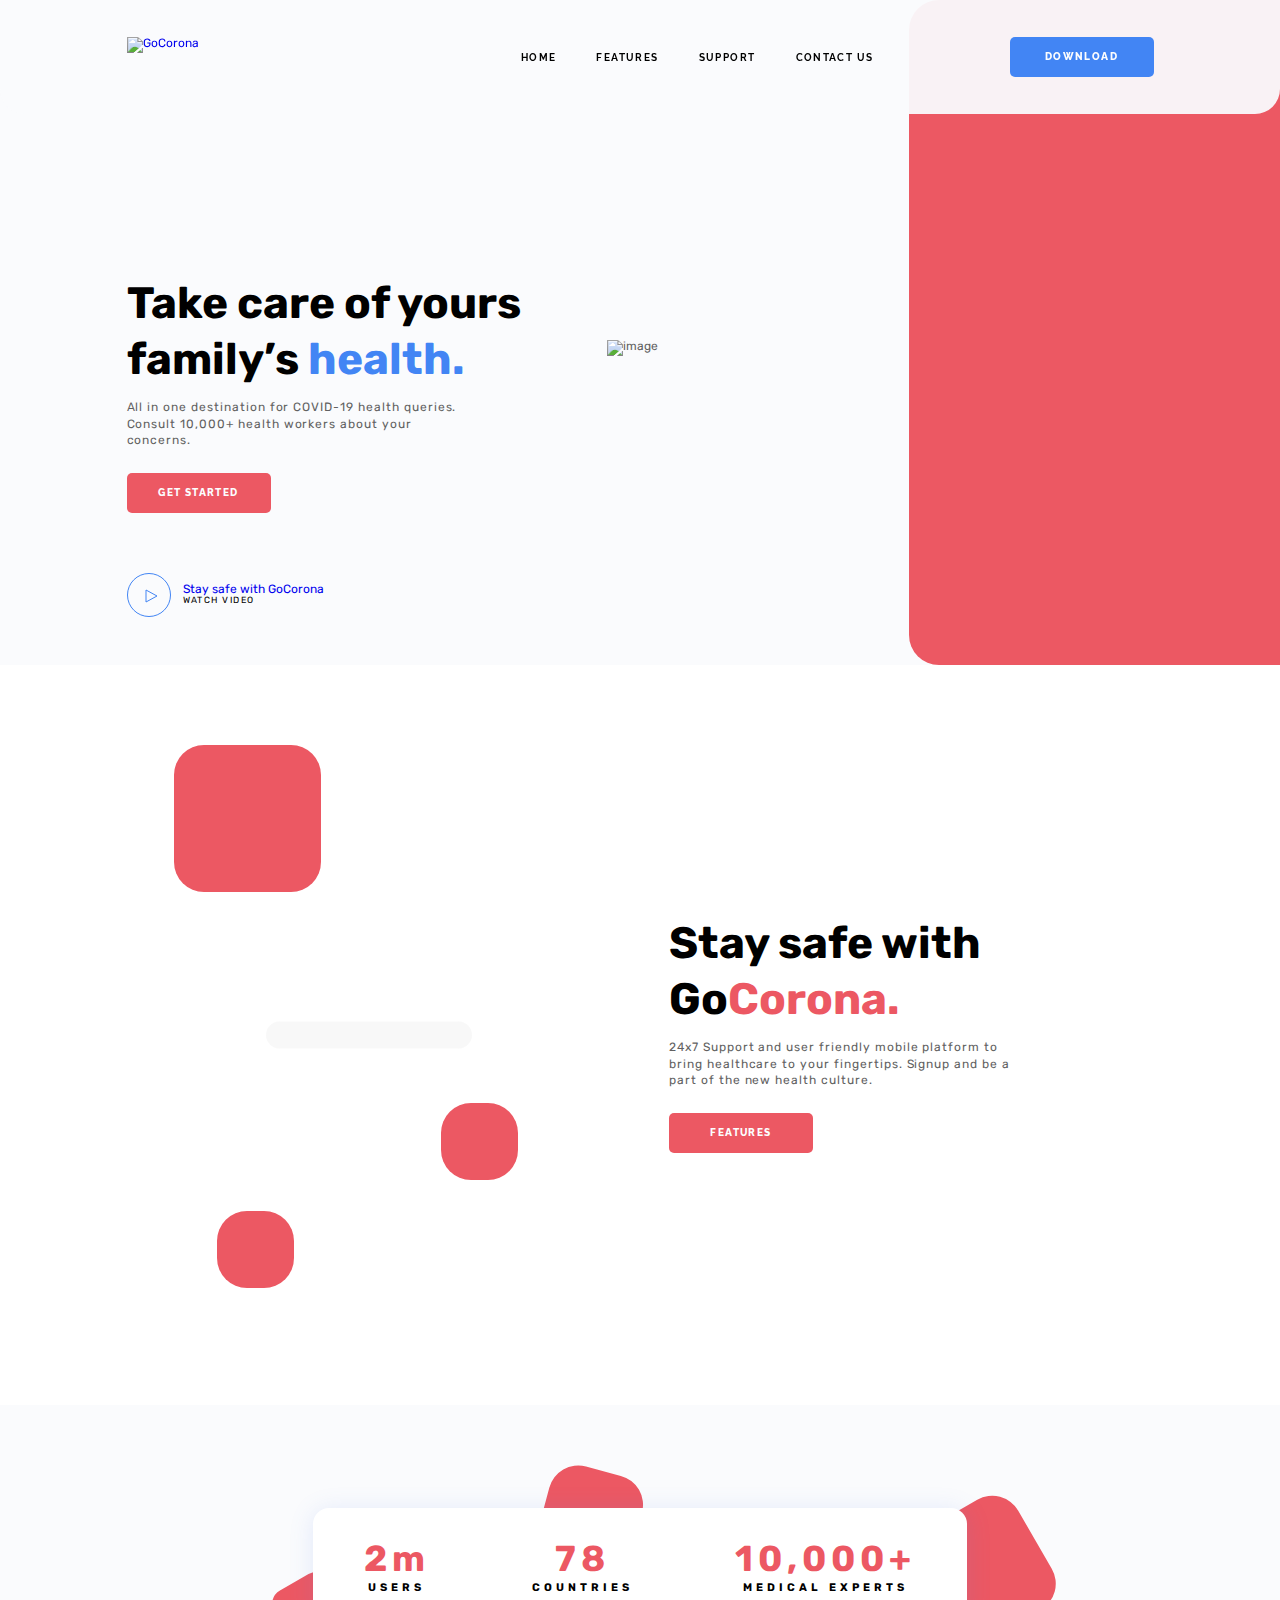
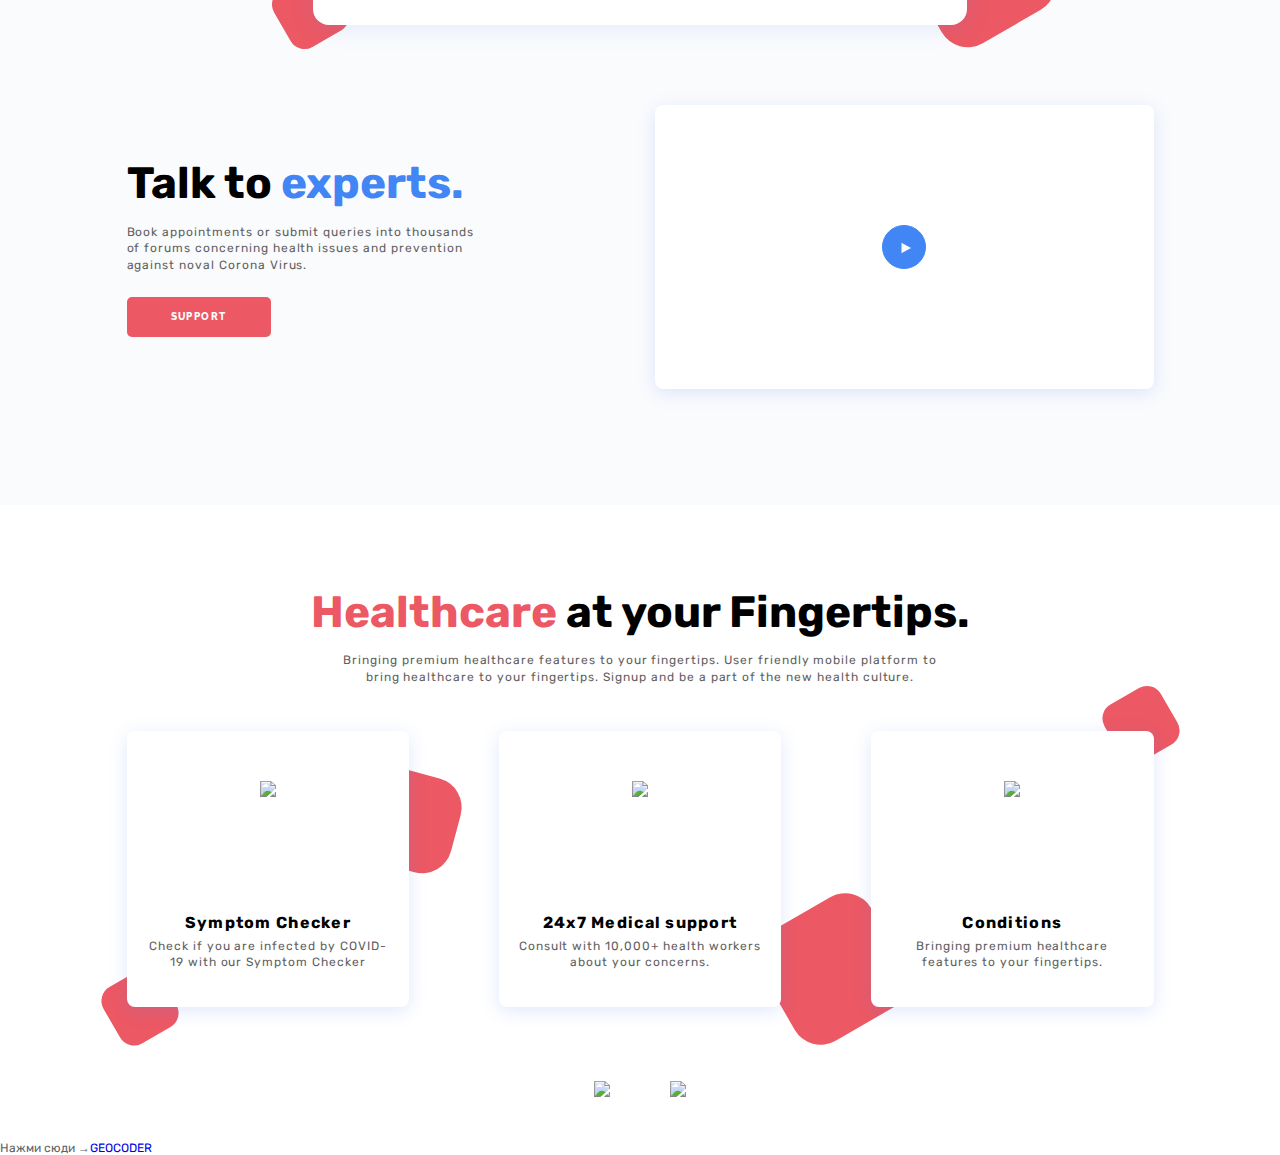
==== commit c5575a64: "Move geocoder block" ====
--- a/index.html
+++ b/index.html
@@ -4,14 +4,11 @@
     <meta charset="UTF-8">
     <meta http-equiv="X-UA-Compatible" content="IE=edge">
     <meta name="viewport" content="width=device-width, initial-scale=1.0">
-    <link rel="stylesheet" href="../css/style.css">
+    <link rel="stylesheet" href="css/style.css">
     <link rel="icon" type="image/png" href="goсorona/image/header/favicon.ico">
     <title>GoCorona</title>
 </head>
 <body>
-    <div class="geocoder">
-            <p class="geocoder__text">Нажми сюди &#8594;<a href="pages/ajax-countries/index.html" class="geocoder__link">GEOCODER</a></p>
-    </div>
     <div class="wrapper">        
         <div class="header-block">
             <header class="header">
@@ -160,6 +157,9 @@
             </div>
         </footer>
     </div>
+     <div class="geocoder">
+            <p class="geocoder__text">Нажми сюди &#8594;<a href="pages/ajax-countries/geocoder.html" class="geocoder__link">GEOCODER</a></p>
+    </div>
     <script src="goсorona/js/script.js"></script>
 </body>
 </html>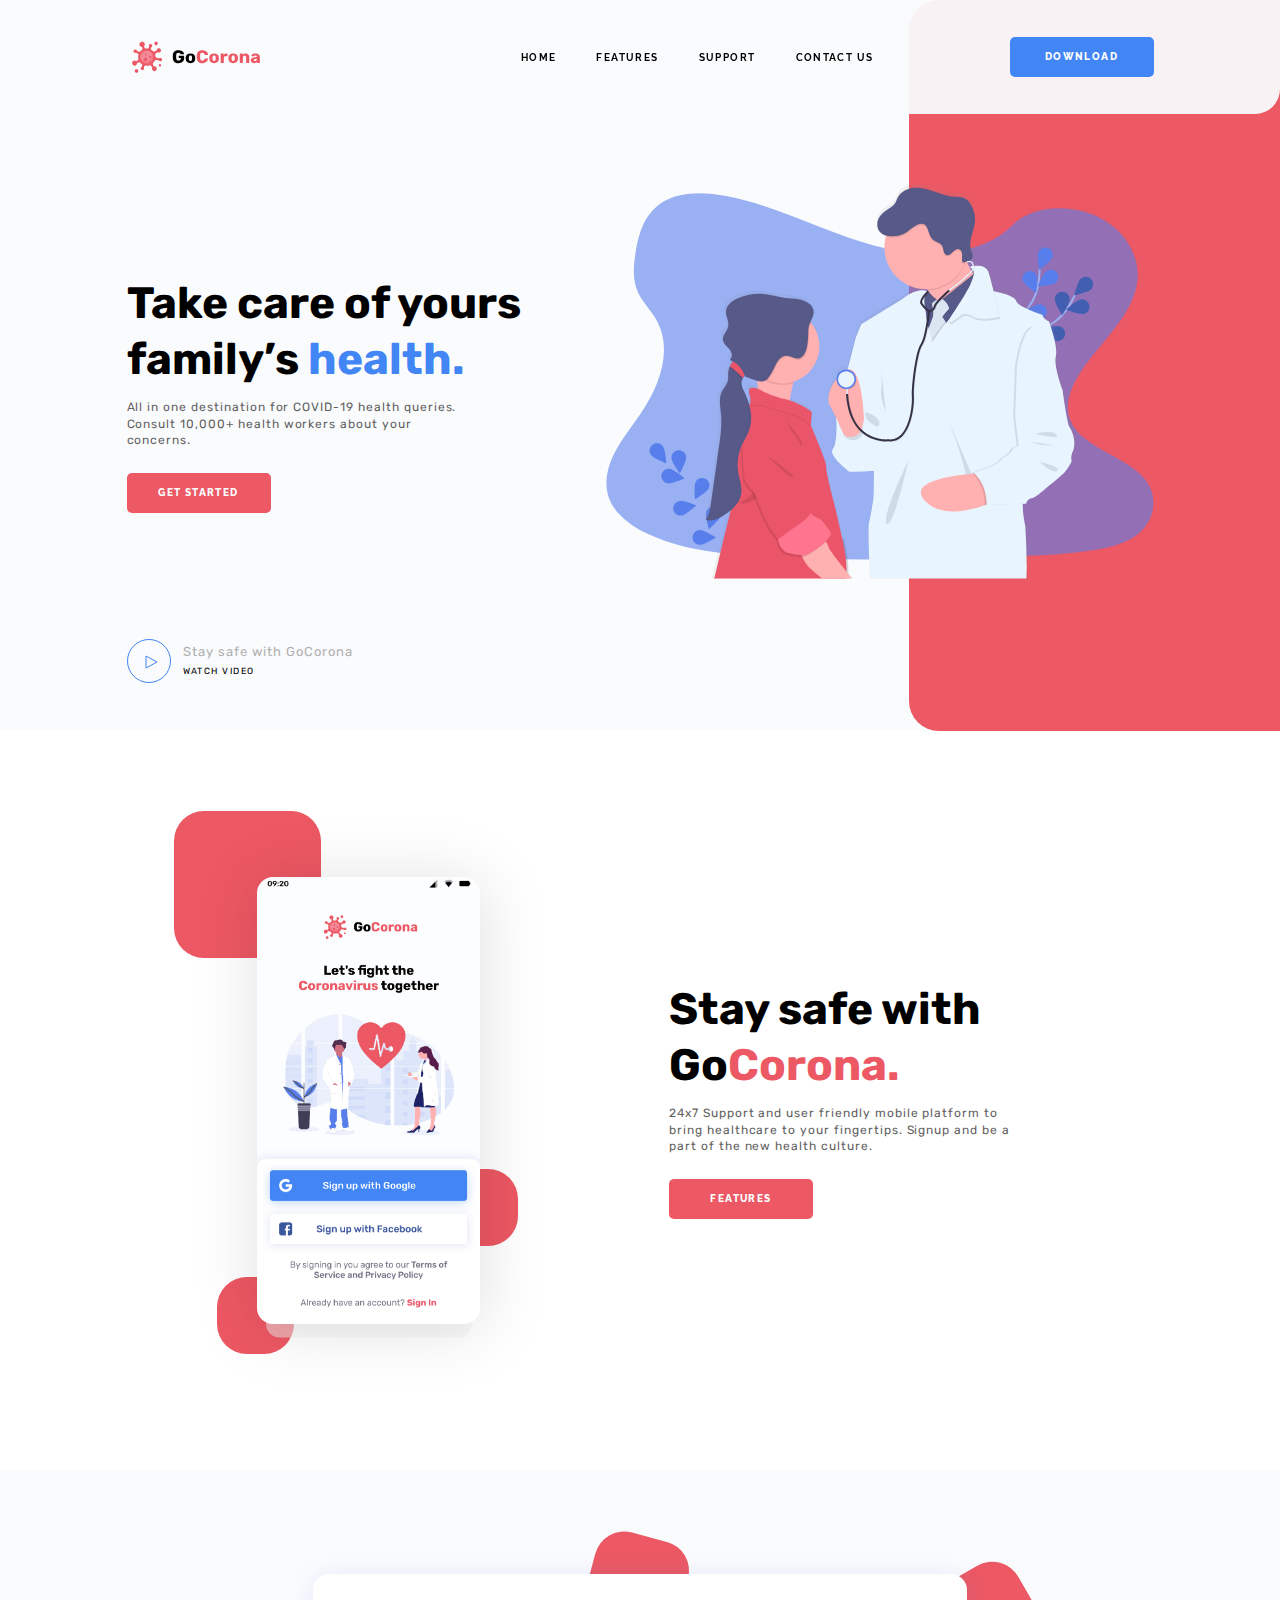
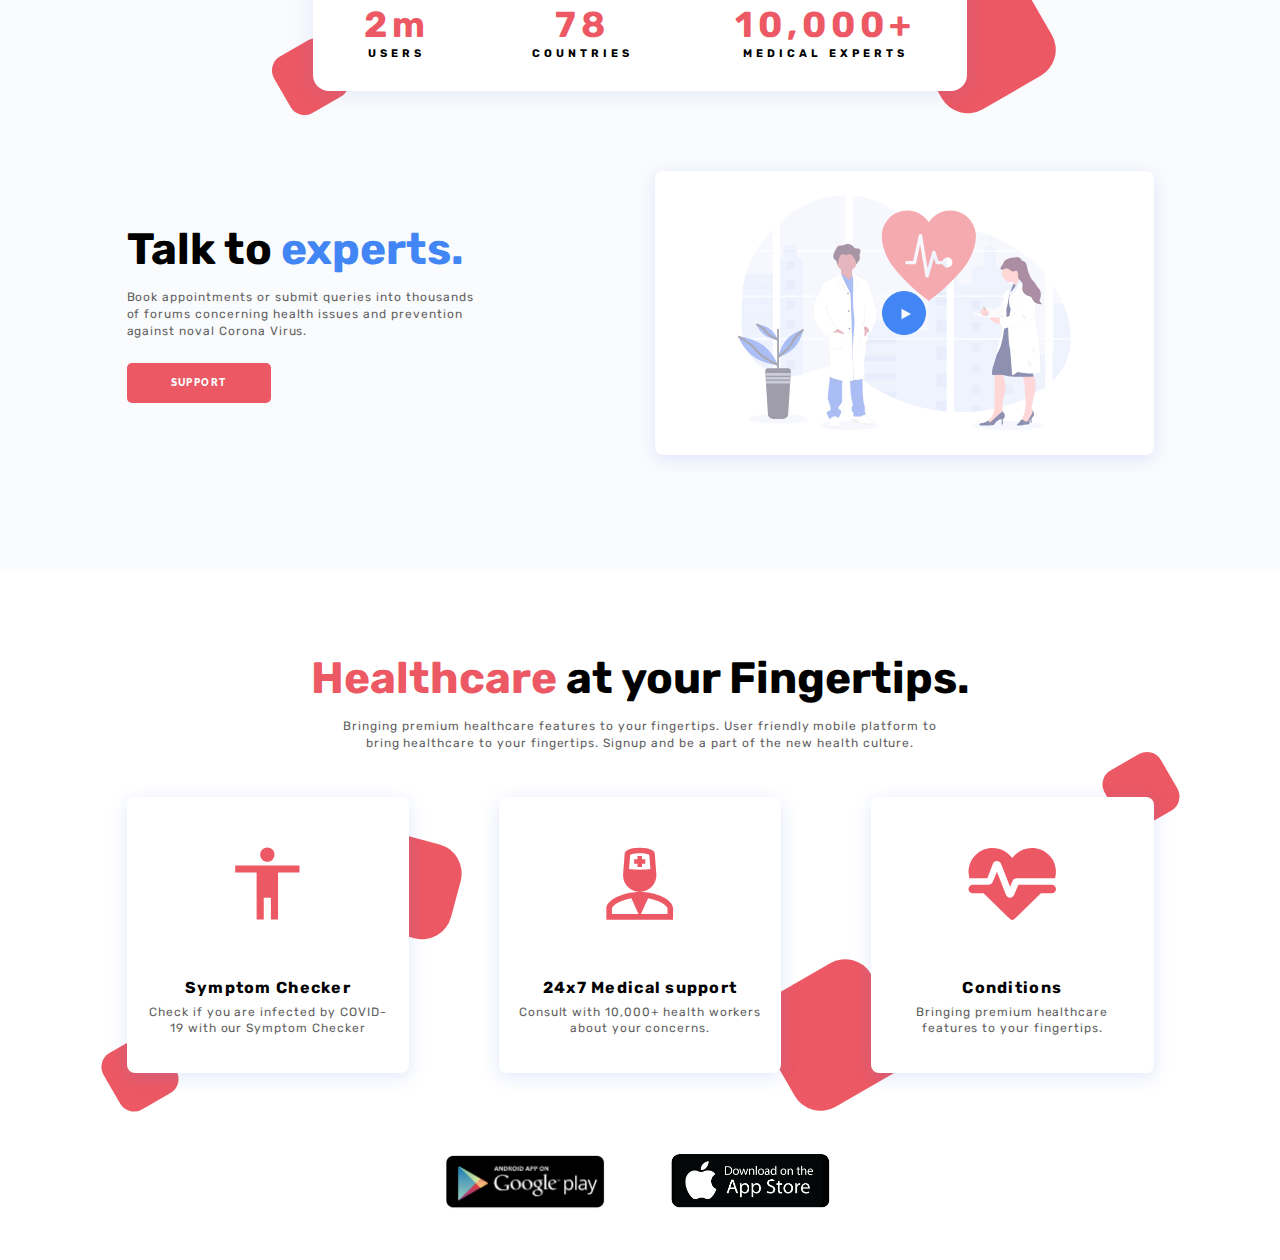
==== commit dc27fc5c: "Change structure and done optimisation" ====
--- a/index.html
+++ b/index.html
@@ -4,8 +4,8 @@
     <meta charset="UTF-8">
     <meta http-equiv="X-UA-Compatible" content="IE=edge">
     <meta name="viewport" content="width=device-width, initial-scale=1.0">
-    <link rel="stylesheet" href="css/style.css">
-    <link rel="icon" type="image/png" href="goсorona/image/header/favicon.ico">
+    <link rel="stylesheet" href="css/style.min.css">
+    <link rel="icon" type="image/png" href="image/header/favicon.ico">
     <title>GoCorona</title>
 </head>
 <body>
@@ -13,7 +13,7 @@
         <div class="header-block">
             <header class="header">
                 <div class="header__container">
-                        <a href="#" class="header__logo"><img src="goсorona/image/header/logo.svg" alt="GoCorona"></a>    
+                        <a href="#" class="header__logo"><img src="image/header/logo.svg" alt="GoCorona"></a>    
                         <ul class="header__navbar navbar">
                             <li class="navbar__item"><a href="#take-care" class="navbar__link">HOME</a></li>
                             <li class="navbar__item"><a href="#stay-safe" class="navbar__link">FEATURES</a></li>
@@ -21,7 +21,7 @@
                             <li class="navbar__item"><a href="#footer" class="navbar__link">CONTACT US</a></li>
                         </ul>   
                         <div class="header__button">
-                            <a href="#" class="button button_blue">DOWNLOAD</a>
+                            <a href="#" class="button blue-button">DOWNLOAD</a>
                         </div>
                         <div class="header__burger">
                             <div class="first"></div>
@@ -40,7 +40,7 @@
                             <a href="#" class="take-care__button button">GET STARTED</a>
                         </div>
                         <div class="take-care__image">
-                            <img src="goсorona/image/take-care/main-image.svg" alt="image">
+                            <img src="image/take-care/main-image.svg" alt="image">
                         </div>
                     </div>
                     <a href="https://youtu.be/D9tTi-CDjDU" class="take-care__video video">
@@ -59,7 +59,7 @@
             <section id="stay-safe" class="stay-safe">
                 <div class="stay-safe__container">
                     <div class="stay-safe__images">
-                        <div class="stay-safe__img"><img src="goсorona/image/stay-safe/phone.jpg"  alt=""></div>
+                        <div class="stay-safe__img"><img src="image/stay-safe/phone.jpg"  alt=""></div>
                         <div class="stay-safe__block01"></div>
                         <div class="stay-safe__block02"></div>
                         <div class="stay-safe__block03"></div>
@@ -105,7 +105,7 @@
                                 <a href="#" class="talk-experts__button button">Support</a>
                             </div>
                             <div class="talk-experts__video">
-                                <video src="goсorona/image/talk-experts/IMG_1011.MOV" alt="" poster="goсorona/image/talk-experts/back-video.svg"></video>
+                                <video src="image/talk-experts/IMG_1011.MOV" alt="" poster="image/talk-experts/back-video.svg"></video>
                                 <div class="talk-experts__video-icon">
                                     <svg>
                                         <polygon points="18,16,18,28,29,22"></polygon>
@@ -129,21 +129,21 @@
                 </div>
                 <div class="footer__cards">
                     <div class="footer__card-01 card">
-                        <img src="goсorona/image/footer/card_01.svg" class="card__img"></img>
+                        <img src="image/footer/card_01.svg" class="card__img"></img>
                         <div class="card__content">
                             <div class="card__title">Symptom Checker</div>
                             <div class="card__subtitle">Check if you are infected by COVID-19 with our Symptom Checker</div>  
                         </div>
                     </div>
                     <div class="footer__card-02 card">
-                        <img src="goсorona/image/footer/card_02.svg" class="card__img"></img>
+                        <img src="image/footer/card_02.svg" class="card__img"></img>
                         <div class="card__content">
                             <div class="card__title">24x7 Medical support</div>
                             <div class="card__subtitle">Consult with 10,000+ health workers about your concerns.</div>
                         </div>
                     </div>
                     <div class="footer__card-03 card">
-                        <img src="goсorona/image/footer/card_03.svg" class="card__img"></img>
+                        <img src="image/footer/card_03.svg" class="card__img"></img>
                         <div class="card__content">            
                             <div class="card__title">Conditions</div>
                             <div class="card__subtitle">Bringing premium healthcare features to your fingertips.</div>
@@ -151,15 +151,12 @@
                     </div> 
                 </div>
                 <div class="footer__buttons">
-                    <a href="#"><img src="goсorona/image/footer/google.png" class="footer__playmarket"></img></a>
-                    <a href="#"><img src="goсorona/image/footer/apple.png" class="footer__appstore"></img></a>
+                    <a href="#"><img src="image/footer/google.png" class="footer__playmarket"></img></a>
+                    <a href="#"><img src="image/footer/apple.png" class="footer__appstore"></img></a>
                 </div>
             </div>
         </footer>
     </div>
-     <div class="geocoder">
-            <p class="geocoder__text">Нажми сюди &#8594;<a href="pages/ajax-countries/geocoder.html" class="geocoder__link">GEOCODER</a></p>
-    </div>
-    <script src="goсorona/js/script.js"></script>
+    <script src="js/script.js"></script>
 </body>
 </html>--- a/css/style.min.css
+++ b/css/style.min.css
@@ -0,0 +1 @@
+@import"https://fonts.googleapis.com/css2?family=Raleway:wght@600;700;800&family=Rubik:wght@400;700&display=swap";*{padding:0;margin:0;border:0}*,*:before,*:after{-moz-box-sizing:border-box;-webkit-box-sizing:border-box;box-sizing:border-box}:focus,:active{outline:none}a:focus,a:active{outline:none}nav,footer,header,aside{display:block}html,body{height:100%;width:100%;font-size:100%;line-height:1;font-size:14px;-ms-text-size-adjust:100%;-moz-text-size-adjust:100%;-webkit-text-size-adjust:100%}input,button,textarea{font-family:inherit}input::-ms-clear{display:none}button{cursor:pointer}button::-moz-focus-inner{padding:0;border:0}a,a:visited{text-decoration:none}a:hover{text-decoration:none}ul li{list-style:none}img{vertical-align:top}h1,h2,h3,h4,h5,h6{font-size:inherit;font-weight:inherit}body{font-family:"Rubik",sans-serif;color:#616161;font-size:12px}html{scroll-behavior:smooth}.wrapper{min-height:100%;display:flex;flex-direction:column;width:100%}.main{flex:1 1 auto}.header-block{background-color:#fafbfd;position:relative}@media(min-width: 767.98px){.header-block::after{content:"";width:25.65%;height:100%;background-color:#ec5863;border-radius:30px 0px 0px 30px;position:absolute;top:0;right:0}}@media(min-width: 1199.98px){.header-block::after{width:29%}}.header{position:fixed;width:100%;top:0;left:0;z-index:50}.header__container{display:flex;column-gap:30px;justify-content:space-between;padding:37px 0}@media(min-width: 767.98px){.header__container{justify-content:stretch}}.header__logo{position:relative;z-index:4}@media(max-width: 479.98px){.header__logo{flex:0 0 40px;overflow:hidden}}.header__burger{display:flex;flex-direction:column;justify-content:space-between;align-self:center;width:30px;height:20px;cursor:pointer;position:relative;z-index:4}.header__burger div{width:100%;height:2px;background-color:#dadada;transition:all .3s ease 0s;border-radius:15px;margin-bottom:2px}.header__burger.__active-icon{position:relative}.header__burger.__active-icon .second{transform:scale(0)}.header__burger.__active-icon .first{top:50%;position:absolute;transform:rotate(45deg)}.header__burger.__active-icon .third{top:50%;position:absolute;transform:rotate(-45deg)}@media(min-width: 767.98px){.header__burger{display:none}}.header .navbar{flex:1 0 360px;display:flex;column-gap:40px;flex-direction:row;align-items:center;justify-content:end;transition:all .6s ease 0s}.header .navbar__link{font-family:"Raleway",sans-serif;font-weight:700;font-size:10px;line-height:12px;letter-spacing:.14em;text-transform:uppercase;color:#000;position:relative;z-index:3}@media(max-width: 767.98px){.header .navbar{position:fixed;display:flex;column-gap:0;row-gap:50px;flex-direction:column;align-items:center;justify-content:start;position:fixed;width:100%;height:100%;top:-100%;left:0;background-color:rgba(0,0,0,0);z-index:3;overflow:auto;padding:120px 15px 40px 15px}.header .navbar .navbar__item{width:200px;text-align:center}.header .navbar .navbar__link{font-size:20px;z-index:2}}.header .navbar.__active-list{transition:all .6s ease 0s}@media(max-width: 767.98px){.header .navbar.__active-list{top:0;left:0;background-color:#fafbfd}}.header .navbar::before{content:"";display:block;width:100%;height:114px;top:0;left:0;position:fixed;background-color:rgba(250,251,253,.95);border-radius:0 0 25px 25px;z-index:3}.header__button{display:flex;justify-content:end;flex:0 1 250px;position:relative;z-index:4}@media(max-width: 767.98px){.header__button{flex:1 1 auto;justify-content:end}}@media(max-width: 299.98px){.header__button .blue-button{min-width:110px;width:110px}}@media(min-width: 767.98px){.header__logo:hover{transition:all .2s ease 0s;transform:scale(1.02)}.header .navbar__link:hover{color:#ec5863}}.take-care__container{padding:184px 0 48px 0;display:flex;flex-direction:column;column-gap:20px}@media(max-width: 767.98px){.take-care__container{flex-direction:column;padding:140px 0 48px 0}}.take-care__content{display:flex;row-gap:20px}@media(max-width: 767.98px){.take-care__content{flex-direction:column-reverse;flex:1 1 auto}}.take-care__txt{display:flex;padding:7.2vw 0 0 0;flex-direction:column;flex:0 1 480px}@media(max-width: 990.98px){.take-care__txt{padding:5vw 0 0 0;flex:0 0 425px}}@media(max-width: 767.98px){.take-care__txt{text-align:center;align-items:center;flex:0 1 auto}}@media(max-width: 767.98px){.take-care__title{max-width:400px}}.take-care__subtitle{max-width:350px}.take-care .video{display:flex;column-gap:12px;align-items:center;padding-top:60px}.take-care .video:active .video__icon{background-color:#79a5ed}.take-care .video:active .video__title a{color:#79a5ed}@media(max-width: 767.98px){.take-care .video{justify-content:center;padding-top:30px}}@media(min-width: 767.98px){.take-care .video:hover .video__icon{background-color:#4285f4}.take-care .video:hover .video__title{color:#4285f4}}.take-care .video__icon{display:inline-block;width:44px;height:44px;border-radius:50%;border:1px solid #4285f4;transition:all .5s ease 0s}.take-care .video__icon svg{width:44px;height:44px;stroke:#4285f4;fill:#fafbfd;stroke-width:1px}.take-care .video__title{font-size:13px;line-height:126%;letter-spacing:.08em;font-feature-settings:"pnum" on,"lnum" on;color:#b0b0b0;padding-bottom:5px;transition:all .5s ease 0s}.take-care .video__subtitle{font-size:9px;line-height:126%;letter-spacing:.165em;text-transform:uppercase;font-feature-settings:"pnum" on,"lnum" on;color:#000}.take-care__image{display:flex;justify-content:center;align-items:center;position:relative;z-index:2}.take-care__image img{max-width:100%;transition:all .3s ease 0s}@media(min-width: 767.98px){.take-care__image img:hover{transform:scale(1.05)}}.stay-safe__container{display:flex;column-gap:58px;row-gap:0px;padding:80px 0}@media(max-width: 767.98px){.stay-safe__container{flex-direction:column;align-items:center;justify-content:center;padding:50px 0}}.stay-safe__images{flex:1 1 50%;min-height:580px;position:relative;display:flex;justify-content:center;align-items:center}@media(min-width: 767.98px){.stay-safe__images:hover .stay-safe__block01{top:10px;left:10px;transform:rotate(-45deg)}.stay-safe__images:hover .stay-safe__block02{top:380px;left:70%;transform:rotate(45deg)}.stay-safe__images:hover .stay-safe__block03{bottom:20px;left:60px;transform:rotate(45deg)}.stay-safe__images:hover .stay-safe__img img{transform:scale(1.1)}}@media(max-width: 767.98px){.stay-safe__images{min-height:520px}}.stay-safe__img{position:relative}.stay-safe__img::after{content:"";display:block;position:absolute;width:206px;height:27px;bottom:0;left:50%;transform:translate(-50%, 50%);background:rgba(240,240,240,.49);border-radius:16px;z-index:-1}.stay-safe__img img{display:block;max-width:223px;filter:drop-shadow(2px 4px 32px rgba(0, 0, 0, 0.12));border-radius:16px;transition:all .3s ease-out 0s}.stay-safe__block01,.stay-safe__block02,.stay-safe__block03{background-color:#ec5863;border-radius:30px;position:absolute;z-index:-2;transition:all .3s ease-out 0s}.stay-safe__block01{width:147px;height:147px;top:0;left:9.9%}.stay-safe__block02{width:77px;height:77px;top:358px;left:65%}.stay-safe__block03{width:77px;height:77px;bottom:37px;left:18.6%}.stay-safe__content{flex:1 1 50%;display:flex;flex-direction:column;justify-content:center}@media(max-width: 767.98px){.stay-safe__content{text-align:center;align-items:center}}@media(max-width: 767.98px){.stay-safe__title{max-width:400px;align-items:center}}.stay-safe__subtitle{max-width:363px}@media(max-width: 767.98px){.stay-safe__block01,.stay-safe__block02,.stay-safe__block03{display:none}}.talk-experts__background{background:#fafbfd}.talk-experts__container{padding:103px 0 116px 0}.talk-experts__illustration{width:100%;position:relative}@media(min-width: 767.98px){.talk-experts__illustration:hover .talk-experts__block01{top:-30px;right:90px;transform:rotate(30deg)}.talk-experts__illustration:hover .talk-experts__block02{top:-40px;left:430px;transform:rotate(0deg)}.talk-experts__illustration:hover .talk-experts__block03{top:60px;left:145px;transform:rotate(-60deg)}.talk-experts__illustration:hover .pannel{transform:scale(1.05)}}.talk-experts .pannel{background:#fff;box-shadow:0px 2px 24px rgba(88,126,236,.15);border-radius:16px;width:654px;height:117px;text-align:center;display:flex;align-items:center;justify-content:space-around;margin:0 auto;margin-bottom:80px;position:relative;z-index:2;transition:all .3s ease-out 0s}.talk-experts .pannel__number{font-weight:700;font-size:36px;line-height:1.19em;letter-spacing:.14em;font-feature-settings:"pnum" on,"lnum" on;color:#ec5863}.talk-experts .pannel__name{font-weight:700;font-size:11px;line-height:1.18em;letter-spacing:.37em;text-transform:uppercase;font-feature-settings:"pnum" on,"lnum" on;color:#000}@media(max-width: 767.98px){.talk-experts .pannel{width:100%;margin-bottom:60px}.talk-experts .pannel__number{font-size:26px}.talk-experts .pannel__name{font-size:8px}}.talk-experts__block01,.talk-experts__block02,.talk-experts__block03{background-color:#ec5863;border-radius:30px;position:absolute;z-index:1;transition:all .3s ease-out 0s}@media(max-width: 767.98px){.talk-experts__block01,.talk-experts__block02,.talk-experts__block03{display:none}}.talk-experts__block01{width:127px;height:127px;right:174px;top:0;transform:translate(50%, 0) rotate(-30deg)}.talk-experts__block02{width:96px;height:96px;top:0;left:45%;transform:translate(0, -40%) rotate(105deg)}.talk-experts__block03{border-radius:16px;width:65px;height:65px;top:70px;left:177px;transform:translate(-40%, 0) rotate(-30deg)}.talk-experts__content{display:flex;align-items:center;column-gap:30px;row-gap:30px}@media(max-width: 767.98px){.talk-experts__content{flex-direction:column-reverse;justify-content:center}}.talk-experts__txt{flex:1 1 50%}@media(max-width: 767.98px){.talk-experts__txt{text-align:center;flex:1 1 100%}}.talk-experts__subtitle{max-width:363px}@media(max-width: 767.98px){.talk-experts__button{margin:0 auto}}.talk-experts__video{flex:1 1 50%;background:#fff;box-shadow:0px 4px 18px rgba(88,126,236,.18);border-radius:8px;text-align:center;min-height:284px;display:flex;align-items:center;justify-content:center;position:relative;transition:all .5s ease 0s;cursor:pointer;overflow:hidden}@media(max-width: 767.98px){.talk-experts__video{width:80%;min-height:284px}}@media(max-width: 479.98px){.talk-experts__video{width:100%}}@media(min-width: 767.98px){.talk-experts__video:hover{opacity:.8;transform:scale(1.05)}.talk-experts__video:hover .talk-experts__video-icon{background:#fafbfd}.talk-experts__video:hover .talk-experts__video-icon svg{fill:#4285f4}}.talk-experts__video-icon{display:inline-block;width:44px;height:44px;border-radius:50%;border:1px solid #4285f4;background:#4285f4;transition:all .5s ease 0s;position:absolute;z-index:2}.talk-experts__video-icon svg{width:44px;height:44px;stroke:#4285f4;fill:#fafbfd;stroke-width:1px;position:relative;z-index:2}.footer__container{padding:80px 0 45px 0;display:flex;flex-direction:column}.footer__title{text-align:center}.footer__subtitle{text-align:center;max-width:600px;margin:0 auto;margin-bottom:22px}.footer__cards{display:flex;padding-bottom:74px;align-items:center}@media(max-width: 767.98px){.footer__cards{flex-direction:column;row-gap:30px}}.footer__card-01::before{content:"";display:block;width:65px;height:65px;transform:translate(-30%, 50%) rotate(-30deg);background:#ec5863;border-radius:16px;position:absolute;bottom:0;right:18vw;z-index:-1;transition:all .3s ease 0s}@media only screen and (min-width: 1200px){.footer__card-01::before{right:auto;left:0}}@media(max-width: 990.98px){.footer__card-01::before{display:none}}.footer__card-01::after{content:"";display:block;width:97px;height:97px;transform:translate(50%, 0) rotate(105deg);background:#ec5863;border-radius:30px;position:absolute;top:41px;right:0;z-index:-1;transition:all .3s ease 0s}@media(max-width: 990.98px){.footer__card-01::after{display:none}}.footer__card-01:hover::before{transform:translate(-70%, 50%) rotate(-80deg)}.footer__card-01:hover::after{transform:translate(70%, 0) rotate(140deg)}.footer__card-03::before{content:"";display:block;width:127px;height:127px;transform:translate(-80%, 20%) rotate(-30deg);background:#ec5863;border-radius:30px;position:absolute;bottom:0;left:0;z-index:-1;transition:all .3s ease 0s}@media(max-width: 990.98px){.footer__card-03::before{display:none}}.footer__card-03::after{content:"";display:block;width:65px;height:65px;transform:translate(30%, -60%) rotate(-30deg);background:#ec5863;border-radius:16px;position:absolute;top:0;left:18vw;z-index:-1;transition:all .3s ease 0s}@media only screen and (min-width: 1200px){.footer__card-03::after{left:auto;right:0}}@media(max-width: 990.98px){.footer__card-03::after{display:none}}.footer__card-03:hover::before{transform:translate(-80%, 40%) rotate(15deg)}.footer__card-03:hover::after{transform:translate(70%, -60%) rotate(15deg)}.footer .card:not(:last-child){margin-right:7vw}@media(max-width: 767.98px){.footer .card:not(:last-child){margin-right:0}}.footer .card{flex:1 1 30%;display:flex;flex-direction:column;align-items:center;justify-content:space-between;background:#fff;box-shadow:0px 4px 18px rgba(88,126,236,.18);border-radius:8px;padding:50px 18px 36.5px 18px;position:relative;height:276px}.footer .card__img{transition:all .3s ease 0s}.footer .card__title{font-weight:700;font-size:16px;line-height:138.5%;text-align:center;letter-spacing:.08em;font-feature-settings:"pnum" on,"lnum" on;padding-bottom:4px;color:#000}.footer .card__subtitle{line-height:138.5%;letter-spacing:.08em;font-feature-settings:"pnum" on,"lnum" on;text-align:center}@media(max-width: 767.98px){.footer .card{width:300px;flex:0 0 276px}}@media(min-width: 767.98px){.footer .card:hover .card__img{transform:scale(1.2)}}.footer__buttons{display:flex;align-items:center;justify-content:center;column-gap:60px}@media(max-width: 479.98px){.footer__buttons{column-gap:20px}}.footer__appstore,.footer__playmarket{transition:all .3s ease 0s;width:160px}@media(max-width: 479.98px){.footer__appstore,.footer__playmarket{width:120px}}@media(min-width: 767.98px){.footer__appstore:hover,.footer__playmarket:hover{transform:scale(1.1)}}.footer__appstore{width:170px}@media(max-width: 479.98px){.footer__appstore{width:130px}}@media(max-width: 767.98px){.lock{overflow:hidden}}.title{padding-bottom:12px;font-weight:700;font-size:44px;line-height:126%;font-feature-settings:"pnum" on,"lnum" on;color:#000}.title__blue{color:#4285f4}.title__red{color:#ec5863}@media(max-width: 767.98px){.title{font-size:34px}}.subtitle{line-height:138.5%;letter-spacing:.08em;font-feature-settings:"pnum" on,"lnum" on;padding-bottom:24px}.button{display:flex;justify-content:center;align-items:center;width:144px;min-height:40px;background:#ec5863;border-radius:5px;font-family:"Raleway",sans-serif;font-weight:800;font-size:10px;line-height:12px;letter-spacing:.14em;color:#fcfdfe;text-transform:uppercase;transition:all .3s ease 0s}.button:active{background:#f4858c}@media(min-width: 767.98px){.button:hover{background:#be474f}}.blue-button{background:#4285f4;min-width:144px}.blue-button:active{background:#80acf4}@media(min-width: 767.98px){.blue-button:hover{background:#315fa9}}[class*=__container]{max-width:1057px;margin:0 auto;padding-right:15px;padding-left:15px}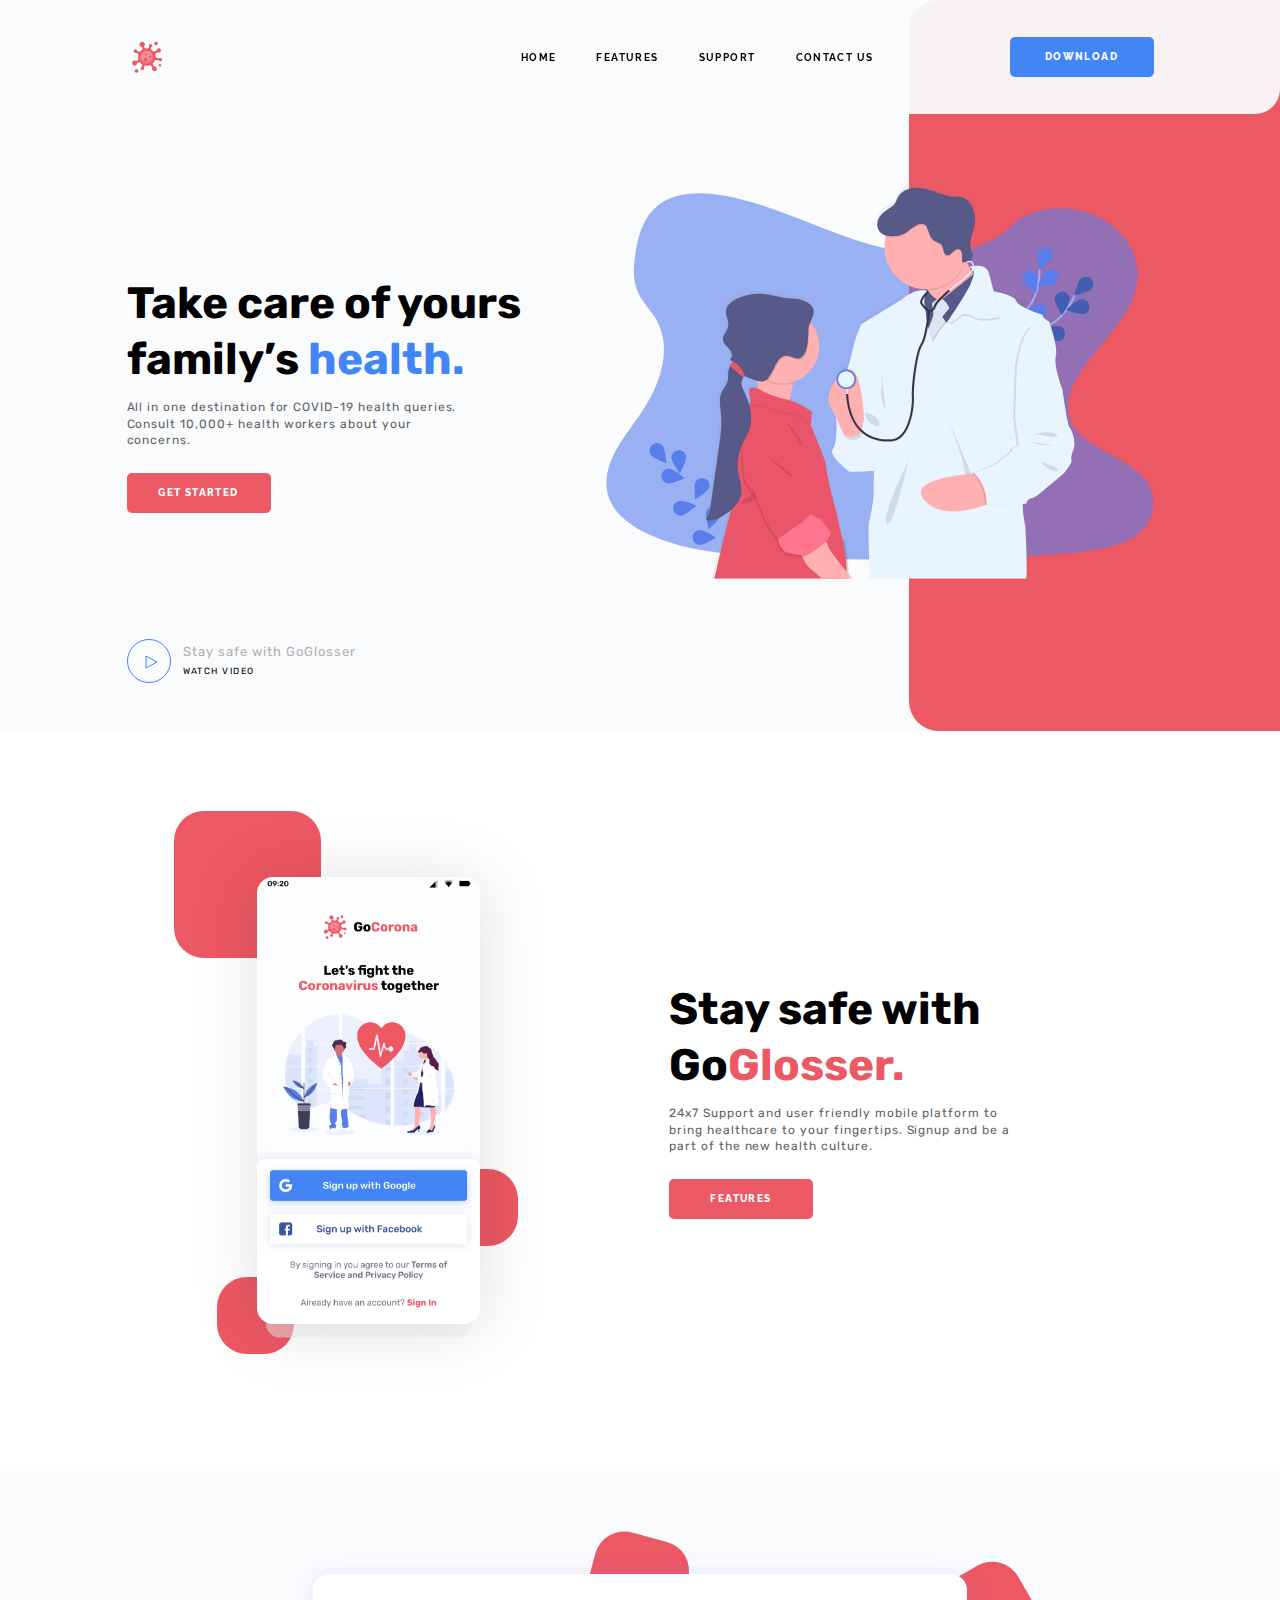
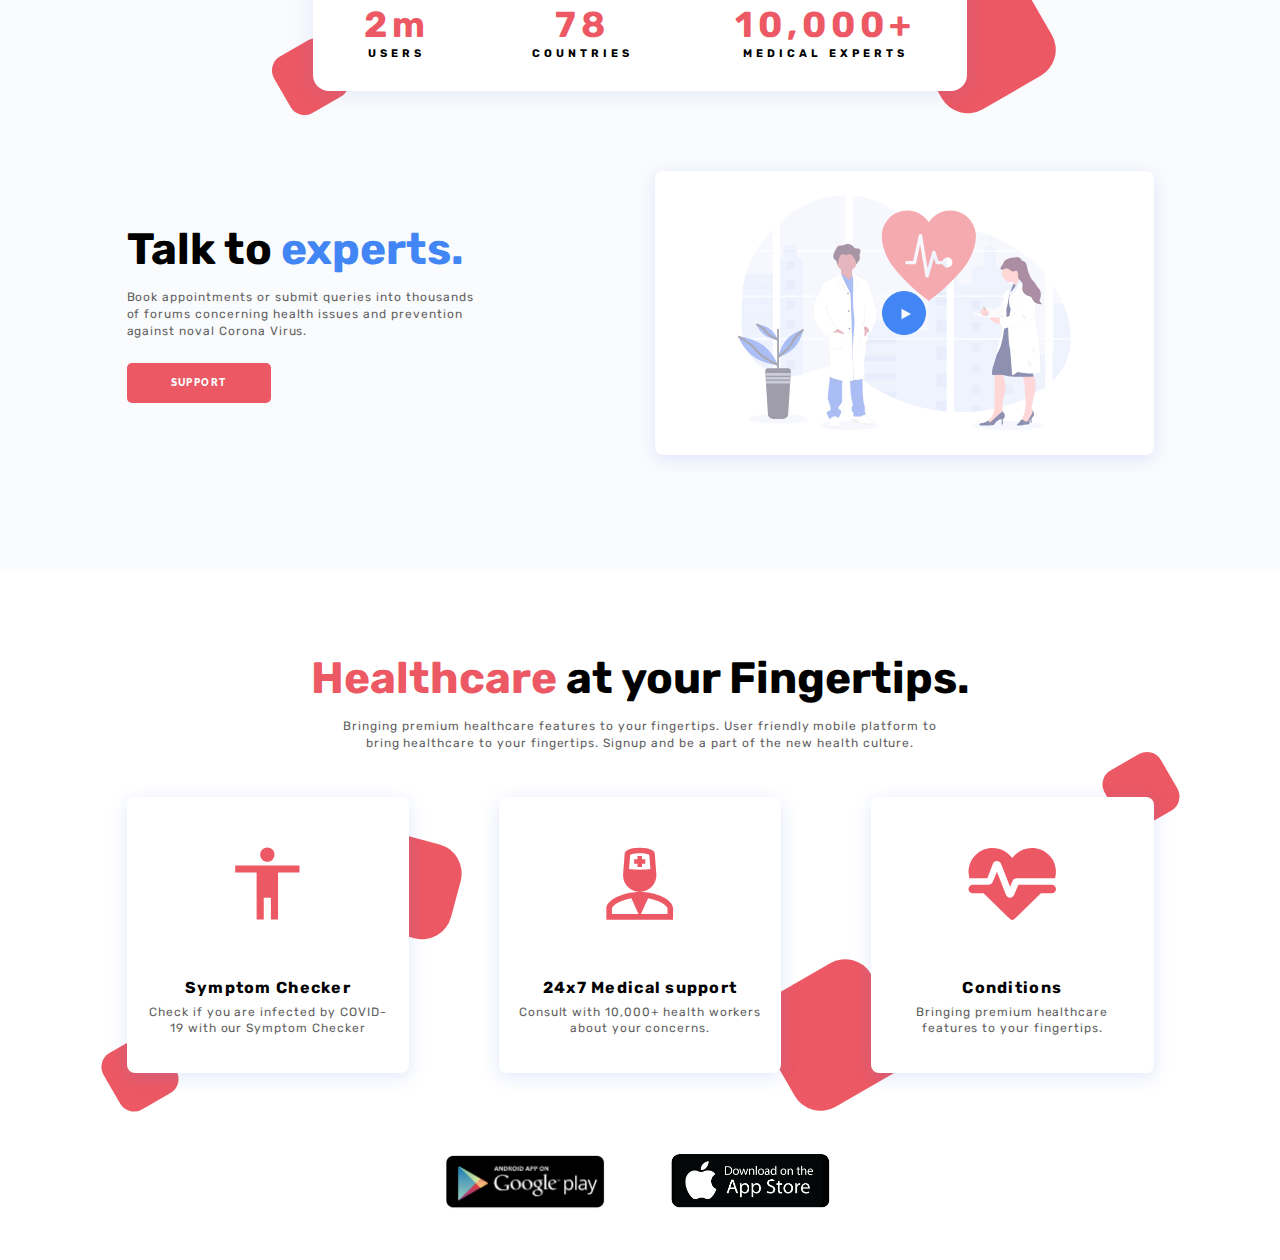
==== commit d5f93b55: "fixing bugs" ====
--- a/index.html
+++ b/index.html
@@ -6,14 +6,14 @@
     <meta name="viewport" content="width=device-width, initial-scale=1.0">
     <link rel="stylesheet" href="css/style.min.css">
     <link rel="icon" type="image/png" href="image/header/favicon.ico">
-    <title>GoCorona</title>
+    <title>GoGlosser</title>
 </head>
 <body>
     <div class="wrapper">        
         <div class="header-block">
             <header class="header">
                 <div class="header__container">
-                        <a href="#" class="header__logo"><img src="image/header/logo.svg" alt="GoCorona"></a>    
+                        <a href="#" class="header__logo"><img src="image/header/logo.svg" alt="GoGlosser"></a>    
                         <ul class="header__navbar navbar">
                             <li class="navbar__item"><a href="#take-care" class="navbar__link">HOME</a></li>
                             <li class="navbar__item"><a href="#stay-safe" class="navbar__link">FEATURES</a></li>
@@ -48,7 +48,7 @@
                                 <svg><polygon points="18,16,18,28,29,22"></polygon></svg> 
                             </div>
                             <div class="video__txt">
-                                <div class="video__title">Stay safe with GoCorona</div>
+                                <div class="video__title">Stay safe with GoGlosser</div>
                                 <div class="video__subtitle">Watch Video</div>
                             </div>
                     </a>
@@ -65,7 +65,7 @@
                         <div class="stay-safe__block03"></div>
                     </div>
                     <div class="stay-safe__content">
-                        <div class="stay-safe__title title">Stay safe with Go<span class="title__red">Corona.</span></div>
+                        <div class="stay-safe__title title">Stay safe with Go<span class="title__red">Glosser.</span></div>
                         <div class="stay-safe__subtitle subtitle">24x7 Support and user friendly mobile platform to bring healthcare to your fingertips. Signup and be a part of the new
                         health culture.</div>
                         <a href="#" class="stay-safe__button button">Features</a>                        
--- a/css/style.min.css
+++ b/css/style.min.css
@@ -1 +1 @@
-@import"https://fonts.googleapis.com/css2?family=Raleway:wght@600;700;800&family=Rubik:wght@400;700&display=swap";*{padding:0;margin:0;border:0}*,*:before,*:after{-moz-box-sizing:border-box;-webkit-box-sizing:border-box;box-sizing:border-box}:focus,:active{outline:none}a:focus,a:active{outline:none}nav,footer,header,aside{display:block}html,body{height:100%;width:100%;font-size:100%;line-height:1;font-size:14px;-ms-text-size-adjust:100%;-moz-text-size-adjust:100%;-webkit-text-size-adjust:100%}input,button,textarea{font-family:inherit}input::-ms-clear{display:none}button{cursor:pointer}button::-moz-focus-inner{padding:0;border:0}a,a:visited{text-decoration:none}a:hover{text-decoration:none}ul li{list-style:none}img{vertical-align:top}h1,h2,h3,h4,h5,h6{font-size:inherit;font-weight:inherit}body{font-family:"Rubik",sans-serif;color:#616161;font-size:12px}html{scroll-behavior:smooth}.wrapper{min-height:100%;display:flex;flex-direction:column;width:100%}.main{flex:1 1 auto}.header-block{background-color:#fafbfd;position:relative}@media(min-width: 767.98px){.header-block::after{content:"";width:25.65%;height:100%;background-color:#ec5863;border-radius:30px 0px 0px 30px;position:absolute;top:0;right:0}}@media(min-width: 1199.98px){.header-block::after{width:29%}}.header{position:fixed;width:100%;top:0;left:0;z-index:50}.header__container{display:flex;column-gap:30px;justify-content:space-between;padding:37px 0}@media(min-width: 767.98px){.header__container{justify-content:stretch}}.header__logo{position:relative;z-index:4}@media(max-width: 479.98px){.header__logo{flex:0 0 40px;overflow:hidden}}.header__burger{display:flex;flex-direction:column;justify-content:space-between;align-self:center;width:30px;height:20px;cursor:pointer;position:relative;z-index:4}.header__burger div{width:100%;height:2px;background-color:#dadada;transition:all .3s ease 0s;border-radius:15px;margin-bottom:2px}.header__burger.__active-icon{position:relative}.header__burger.__active-icon .second{transform:scale(0)}.header__burger.__active-icon .first{top:50%;position:absolute;transform:rotate(45deg)}.header__burger.__active-icon .third{top:50%;position:absolute;transform:rotate(-45deg)}@media(min-width: 767.98px){.header__burger{display:none}}.header .navbar{flex:1 0 360px;display:flex;column-gap:40px;flex-direction:row;align-items:center;justify-content:end;transition:all .6s ease 0s}.header .navbar__link{font-family:"Raleway",sans-serif;font-weight:700;font-size:10px;line-height:12px;letter-spacing:.14em;text-transform:uppercase;color:#000;position:relative;z-index:3}@media(max-width: 767.98px){.header .navbar{position:fixed;display:flex;column-gap:0;row-gap:50px;flex-direction:column;align-items:center;justify-content:start;position:fixed;width:100%;height:100%;top:-100%;left:0;background-color:rgba(0,0,0,0);z-index:3;overflow:auto;padding:120px 15px 40px 15px}.header .navbar .navbar__item{width:200px;text-align:center}.header .navbar .navbar__link{font-size:20px;z-index:2}}.header .navbar.__active-list{transition:all .6s ease 0s}@media(max-width: 767.98px){.header .navbar.__active-list{top:0;left:0;background-color:#fafbfd}}.header .navbar::before{content:"";display:block;width:100%;height:114px;top:0;left:0;position:fixed;background-color:rgba(250,251,253,.95);border-radius:0 0 25px 25px;z-index:3}.header__button{display:flex;justify-content:end;flex:0 1 250px;position:relative;z-index:4}@media(max-width: 767.98px){.header__button{flex:1 1 auto;justify-content:end}}@media(max-width: 299.98px){.header__button .blue-button{min-width:110px;width:110px}}@media(min-width: 767.98px){.header__logo:hover{transition:all .2s ease 0s;transform:scale(1.02)}.header .navbar__link:hover{color:#ec5863}}.take-care__container{padding:184px 0 48px 0;display:flex;flex-direction:column;column-gap:20px}@media(max-width: 767.98px){.take-care__container{flex-direction:column;padding:140px 0 48px 0}}.take-care__content{display:flex;row-gap:20px}@media(max-width: 767.98px){.take-care__content{flex-direction:column-reverse;flex:1 1 auto}}.take-care__txt{display:flex;padding:7.2vw 0 0 0;flex-direction:column;flex:0 1 480px}@media(max-width: 990.98px){.take-care__txt{padding:5vw 0 0 0;flex:0 0 425px}}@media(max-width: 767.98px){.take-care__txt{text-align:center;align-items:center;flex:0 1 auto}}@media(max-width: 767.98px){.take-care__title{max-width:400px}}.take-care__subtitle{max-width:350px}.take-care .video{display:flex;column-gap:12px;align-items:center;padding-top:60px}.take-care .video:active .video__icon{background-color:#79a5ed}.take-care .video:active .video__title a{color:#79a5ed}@media(max-width: 767.98px){.take-care .video{justify-content:center;padding-top:30px}}@media(min-width: 767.98px){.take-care .video:hover .video__icon{background-color:#4285f4}.take-care .video:hover .video__title{color:#4285f4}}.take-care .video__icon{display:inline-block;width:44px;height:44px;border-radius:50%;border:1px solid #4285f4;transition:all .5s ease 0s}.take-care .video__icon svg{width:44px;height:44px;stroke:#4285f4;fill:#fafbfd;stroke-width:1px}.take-care .video__title{font-size:13px;line-height:126%;letter-spacing:.08em;font-feature-settings:"pnum" on,"lnum" on;color:#b0b0b0;padding-bottom:5px;transition:all .5s ease 0s}.take-care .video__subtitle{font-size:9px;line-height:126%;letter-spacing:.165em;text-transform:uppercase;font-feature-settings:"pnum" on,"lnum" on;color:#000}.take-care__image{display:flex;justify-content:center;align-items:center;position:relative;z-index:2}.take-care__image img{max-width:100%;transition:all .3s ease 0s}@media(min-width: 767.98px){.take-care__image img:hover{transform:scale(1.05)}}.stay-safe__container{display:flex;column-gap:58px;row-gap:0px;padding:80px 0}@media(max-width: 767.98px){.stay-safe__container{flex-direction:column;align-items:center;justify-content:center;padding:50px 0}}.stay-safe__images{flex:1 1 50%;min-height:580px;position:relative;display:flex;justify-content:center;align-items:center}@media(min-width: 767.98px){.stay-safe__images:hover .stay-safe__block01{top:10px;left:10px;transform:rotate(-45deg)}.stay-safe__images:hover .stay-safe__block02{top:380px;left:70%;transform:rotate(45deg)}.stay-safe__images:hover .stay-safe__block03{bottom:20px;left:60px;transform:rotate(45deg)}.stay-safe__images:hover .stay-safe__img img{transform:scale(1.1)}}@media(max-width: 767.98px){.stay-safe__images{min-height:520px}}.stay-safe__img{position:relative}.stay-safe__img::after{content:"";display:block;position:absolute;width:206px;height:27px;bottom:0;left:50%;transform:translate(-50%, 50%);background:rgba(240,240,240,.49);border-radius:16px;z-index:-1}.stay-safe__img img{display:block;max-width:223px;filter:drop-shadow(2px 4px 32px rgba(0, 0, 0, 0.12));border-radius:16px;transition:all .3s ease-out 0s}.stay-safe__block01,.stay-safe__block02,.stay-safe__block03{background-color:#ec5863;border-radius:30px;position:absolute;z-index:-2;transition:all .3s ease-out 0s}.stay-safe__block01{width:147px;height:147px;top:0;left:9.9%}.stay-safe__block02{width:77px;height:77px;top:358px;left:65%}.stay-safe__block03{width:77px;height:77px;bottom:37px;left:18.6%}.stay-safe__content{flex:1 1 50%;display:flex;flex-direction:column;justify-content:center}@media(max-width: 767.98px){.stay-safe__content{text-align:center;align-items:center}}@media(max-width: 767.98px){.stay-safe__title{max-width:400px;align-items:center}}.stay-safe__subtitle{max-width:363px}@media(max-width: 767.98px){.stay-safe__block01,.stay-safe__block02,.stay-safe__block03{display:none}}.talk-experts__background{background:#fafbfd}.talk-experts__container{padding:103px 0 116px 0}.talk-experts__illustration{width:100%;position:relative}@media(min-width: 767.98px){.talk-experts__illustration:hover .talk-experts__block01{top:-30px;right:90px;transform:rotate(30deg)}.talk-experts__illustration:hover .talk-experts__block02{top:-40px;left:430px;transform:rotate(0deg)}.talk-experts__illustration:hover .talk-experts__block03{top:60px;left:145px;transform:rotate(-60deg)}.talk-experts__illustration:hover .pannel{transform:scale(1.05)}}.talk-experts .pannel{background:#fff;box-shadow:0px 2px 24px rgba(88,126,236,.15);border-radius:16px;width:654px;height:117px;text-align:center;display:flex;align-items:center;justify-content:space-around;margin:0 auto;margin-bottom:80px;position:relative;z-index:2;transition:all .3s ease-out 0s}.talk-experts .pannel__number{font-weight:700;font-size:36px;line-height:1.19em;letter-spacing:.14em;font-feature-settings:"pnum" on,"lnum" on;color:#ec5863}.talk-experts .pannel__name{font-weight:700;font-size:11px;line-height:1.18em;letter-spacing:.37em;text-transform:uppercase;font-feature-settings:"pnum" on,"lnum" on;color:#000}@media(max-width: 767.98px){.talk-experts .pannel{width:100%;margin-bottom:60px}.talk-experts .pannel__number{font-size:26px}.talk-experts .pannel__name{font-size:8px}}.talk-experts__block01,.talk-experts__block02,.talk-experts__block03{background-color:#ec5863;border-radius:30px;position:absolute;z-index:1;transition:all .3s ease-out 0s}@media(max-width: 767.98px){.talk-experts__block01,.talk-experts__block02,.talk-experts__block03{display:none}}.talk-experts__block01{width:127px;height:127px;right:174px;top:0;transform:translate(50%, 0) rotate(-30deg)}.talk-experts__block02{width:96px;height:96px;top:0;left:45%;transform:translate(0, -40%) rotate(105deg)}.talk-experts__block03{border-radius:16px;width:65px;height:65px;top:70px;left:177px;transform:translate(-40%, 0) rotate(-30deg)}.talk-experts__content{display:flex;align-items:center;column-gap:30px;row-gap:30px}@media(max-width: 767.98px){.talk-experts__content{flex-direction:column-reverse;justify-content:center}}.talk-experts__txt{flex:1 1 50%}@media(max-width: 767.98px){.talk-experts__txt{text-align:center;flex:1 1 100%}}.talk-experts__subtitle{max-width:363px}@media(max-width: 767.98px){.talk-experts__button{margin:0 auto}}.talk-experts__video{flex:1 1 50%;background:#fff;box-shadow:0px 4px 18px rgba(88,126,236,.18);border-radius:8px;text-align:center;min-height:284px;display:flex;align-items:center;justify-content:center;position:relative;transition:all .5s ease 0s;cursor:pointer;overflow:hidden}@media(max-width: 767.98px){.talk-experts__video{width:80%;min-height:284px}}@media(max-width: 479.98px){.talk-experts__video{width:100%}}@media(min-width: 767.98px){.talk-experts__video:hover{opacity:.8;transform:scale(1.05)}.talk-experts__video:hover .talk-experts__video-icon{background:#fafbfd}.talk-experts__video:hover .talk-experts__video-icon svg{fill:#4285f4}}.talk-experts__video-icon{display:inline-block;width:44px;height:44px;border-radius:50%;border:1px solid #4285f4;background:#4285f4;transition:all .5s ease 0s;position:absolute;z-index:2}.talk-experts__video-icon svg{width:44px;height:44px;stroke:#4285f4;fill:#fafbfd;stroke-width:1px;position:relative;z-index:2}.footer__container{padding:80px 0 45px 0;display:flex;flex-direction:column}.footer__title{text-align:center}.footer__subtitle{text-align:center;max-width:600px;margin:0 auto;margin-bottom:22px}.footer__cards{display:flex;padding-bottom:74px;align-items:center}@media(max-width: 767.98px){.footer__cards{flex-direction:column;row-gap:30px}}.footer__card-01::before{content:"";display:block;width:65px;height:65px;transform:translate(-30%, 50%) rotate(-30deg);background:#ec5863;border-radius:16px;position:absolute;bottom:0;right:18vw;z-index:-1;transition:all .3s ease 0s}@media only screen and (min-width: 1200px){.footer__card-01::before{right:auto;left:0}}@media(max-width: 990.98px){.footer__card-01::before{display:none}}.footer__card-01::after{content:"";display:block;width:97px;height:97px;transform:translate(50%, 0) rotate(105deg);background:#ec5863;border-radius:30px;position:absolute;top:41px;right:0;z-index:-1;transition:all .3s ease 0s}@media(max-width: 990.98px){.footer__card-01::after{display:none}}.footer__card-01:hover::before{transform:translate(-70%, 50%) rotate(-80deg)}.footer__card-01:hover::after{transform:translate(70%, 0) rotate(140deg)}.footer__card-03::before{content:"";display:block;width:127px;height:127px;transform:translate(-80%, 20%) rotate(-30deg);background:#ec5863;border-radius:30px;position:absolute;bottom:0;left:0;z-index:-1;transition:all .3s ease 0s}@media(max-width: 990.98px){.footer__card-03::before{display:none}}.footer__card-03::after{content:"";display:block;width:65px;height:65px;transform:translate(30%, -60%) rotate(-30deg);background:#ec5863;border-radius:16px;position:absolute;top:0;left:18vw;z-index:-1;transition:all .3s ease 0s}@media only screen and (min-width: 1200px){.footer__card-03::after{left:auto;right:0}}@media(max-width: 990.98px){.footer__card-03::after{display:none}}.footer__card-03:hover::before{transform:translate(-80%, 40%) rotate(15deg)}.footer__card-03:hover::after{transform:translate(70%, -60%) rotate(15deg)}.footer .card:not(:last-child){margin-right:7vw}@media(max-width: 767.98px){.footer .card:not(:last-child){margin-right:0}}.footer .card{flex:1 1 30%;display:flex;flex-direction:column;align-items:center;justify-content:space-between;background:#fff;box-shadow:0px 4px 18px rgba(88,126,236,.18);border-radius:8px;padding:50px 18px 36.5px 18px;position:relative;height:276px}.footer .card__img{transition:all .3s ease 0s}.footer .card__title{font-weight:700;font-size:16px;line-height:138.5%;text-align:center;letter-spacing:.08em;font-feature-settings:"pnum" on,"lnum" on;padding-bottom:4px;color:#000}.footer .card__subtitle{line-height:138.5%;letter-spacing:.08em;font-feature-settings:"pnum" on,"lnum" on;text-align:center}@media(max-width: 767.98px){.footer .card{width:300px;flex:0 0 276px}}@media(min-width: 767.98px){.footer .card:hover .card__img{transform:scale(1.2)}}.footer__buttons{display:flex;align-items:center;justify-content:center;column-gap:60px}@media(max-width: 479.98px){.footer__buttons{column-gap:20px}}.footer__appstore,.footer__playmarket{transition:all .3s ease 0s;width:160px}@media(max-width: 479.98px){.footer__appstore,.footer__playmarket{width:120px}}@media(min-width: 767.98px){.footer__appstore:hover,.footer__playmarket:hover{transform:scale(1.1)}}.footer__appstore{width:170px}@media(max-width: 479.98px){.footer__appstore{width:130px}}@media(max-width: 767.98px){.lock{overflow:hidden}}.title{padding-bottom:12px;font-weight:700;font-size:44px;line-height:126%;font-feature-settings:"pnum" on,"lnum" on;color:#000}.title__blue{color:#4285f4}.title__red{color:#ec5863}@media(max-width: 767.98px){.title{font-size:34px}}.subtitle{line-height:138.5%;letter-spacing:.08em;font-feature-settings:"pnum" on,"lnum" on;padding-bottom:24px}.button{display:flex;justify-content:center;align-items:center;width:144px;min-height:40px;background:#ec5863;border-radius:5px;font-family:"Raleway",sans-serif;font-weight:800;font-size:10px;line-height:12px;letter-spacing:.14em;color:#fcfdfe;text-transform:uppercase;transition:all .3s ease 0s}.button:active{background:#f4858c}@media(min-width: 767.98px){.button:hover{background:#be474f}}.blue-button{background:#4285f4;min-width:144px}.blue-button:active{background:#80acf4}@media(min-width: 767.98px){.blue-button:hover{background:#315fa9}}[class*=__container]{max-width:1057px;margin:0 auto;padding-right:15px;padding-left:15px}+@import"https://fonts.googleapis.com/css2?family=Raleway:wght@600;700;800&family=Rubik:wght@400;700&display=swap";*{padding:0;margin:0;border:0}*,*:before,*:after{-moz-box-sizing:border-box;-webkit-box-sizing:border-box;box-sizing:border-box}:focus,:active{outline:none}a:focus,a:active{outline:none}nav,footer,header,aside{display:block}html,body{height:100%;width:100%;font-size:100%;line-height:1;font-size:14px;-ms-text-size-adjust:100%;-moz-text-size-adjust:100%;-webkit-text-size-adjust:100%}input,button,textarea{font-family:inherit}input::-ms-clear{display:none}button{cursor:pointer}button::-moz-focus-inner{padding:0;border:0}a,a:visited{text-decoration:none}a:hover{text-decoration:none}ul li{list-style:none}img{vertical-align:top}h1,h2,h3,h4,h5,h6{font-size:inherit;font-weight:inherit}body{font-family:"Rubik",sans-serif;color:#616161;font-size:12px}html{scroll-behavior:smooth}.wrapper{min-height:100%;display:flex;flex-direction:column;width:100%}.main{flex:1 1 auto}.header-block{background-color:#fafbfd;position:relative}@media(min-width: 767.98px){.header-block::after{content:"";width:25.65%;height:100%;background-color:#ec5863;border-radius:30px 0px 0px 30px;position:absolute;top:0;right:0}}@media(min-width: 1199.98px){.header-block::after{width:29%}}.header{position:fixed;width:100%;top:0;left:0;z-index:50}.header__container{display:flex;column-gap:30px;justify-content:space-between;padding:37px 0}@media(min-width: 767.98px){.header__container{justify-content:stretch}}.header__logo{position:relative;z-index:4;flex:0 0 40px;overflow:hidden}.header__burger{display:flex;flex-direction:column;justify-content:space-between;align-self:center;width:30px;height:20px;cursor:pointer;position:relative;z-index:4}.header__burger div{width:100%;height:2px;background-color:#dadada;transition:all .3s ease 0s;border-radius:15px;margin-bottom:2px}.header__burger.__active-icon{position:relative}.header__burger.__active-icon .second{transform:scale(0)}.header__burger.__active-icon .first{top:50%;position:absolute;transform:rotate(45deg)}.header__burger.__active-icon .third{top:50%;position:absolute;transform:rotate(-45deg)}@media(min-width: 767.98px){.header__burger{display:none}}.header .navbar{flex:1 0 360px;display:flex;column-gap:40px;flex-direction:row;align-items:center;justify-content:end;transition:all .6s ease 0s}.header .navbar__link{font-family:"Raleway",sans-serif;font-weight:700;font-size:10px;line-height:12px;letter-spacing:.14em;text-transform:uppercase;color:#000;position:relative;z-index:3}@media(max-width: 767.98px){.header .navbar{position:fixed;display:flex;column-gap:0;row-gap:50px;flex-direction:column;align-items:center;justify-content:start;position:fixed;width:100%;height:100%;top:-100%;left:0;background-color:rgba(0,0,0,0);z-index:3;overflow:auto;padding:120px 15px 40px 15px}.header .navbar .navbar__item{width:200px;text-align:center}.header .navbar .navbar__link{font-size:20px;z-index:2}}.header .navbar.__active-list{transition:all .6s ease 0s}@media(max-width: 767.98px){.header .navbar.__active-list{top:0;left:0;background-color:#fafbfd}}.header .navbar::before{content:"";display:block;width:100%;height:114px;top:0;left:0;position:fixed;background-color:rgba(250,251,253,.95);border-radius:0 0 25px 25px;z-index:3}.header__button{display:flex;justify-content:end;flex:0 1 250px;position:relative;z-index:4}@media(max-width: 767.98px){.header__button{flex:1 1 auto;justify-content:end}}@media(max-width: 299.98px){.header__button .blue-button{min-width:110px;width:110px}}@media(min-width: 767.98px){.header__logo:hover{transition:all .2s ease 0s;transform:scale(1.02)}.header .navbar__link:hover{color:#ec5863}}.take-care__container{padding:184px 0 48px 0;display:flex;flex-direction:column;column-gap:20px}@media(max-width: 767.98px){.take-care__container{flex-direction:column;padding:140px 0 48px 0}}.take-care__content{display:flex;row-gap:20px}@media(max-width: 767.98px){.take-care__content{flex-direction:column-reverse;flex:1 1 auto}}.take-care__txt{display:flex;padding:7.2vw 0 0 0;flex-direction:column;flex:0 1 480px}@media(max-width: 990.98px){.take-care__txt{padding:5vw 0 0 0;flex:0 0 425px}}@media(max-width: 767.98px){.take-care__txt{text-align:center;align-items:center;flex:0 1 auto}}@media(max-width: 767.98px){.take-care__title{max-width:400px}}.take-care__subtitle{max-width:350px}.take-care .video{display:flex;column-gap:12px;align-items:center;padding-top:60px}.take-care .video:active .video__icon{background-color:#79a5ed}.take-care .video:active .video__title a{color:#79a5ed}@media(max-width: 767.98px){.take-care .video{justify-content:center;padding-top:30px}}@media(min-width: 767.98px){.take-care .video:hover .video__icon{background-color:#4285f4}.take-care .video:hover .video__title{color:#4285f4}}.take-care .video__icon{display:inline-block;width:44px;height:44px;border-radius:50%;border:1px solid #4285f4;transition:all .5s ease 0s}.take-care .video__icon svg{width:44px;height:44px;stroke:#4285f4;fill:#fafbfd;stroke-width:1px}.take-care .video__title{font-size:13px;line-height:126%;letter-spacing:.08em;font-feature-settings:"pnum" on,"lnum" on;color:#b0b0b0;padding-bottom:5px;transition:all .5s ease 0s}.take-care .video__subtitle{font-size:9px;line-height:126%;letter-spacing:.165em;text-transform:uppercase;font-feature-settings:"pnum" on,"lnum" on;color:#000}.take-care__image{display:flex;justify-content:center;align-items:center;position:relative;z-index:2}.take-care__image img{max-width:100%;transition:all .3s ease 0s}@media(min-width: 767.98px){.take-care__image img:hover{transform:scale(1.05)}}.stay-safe__container{display:flex;column-gap:58px;row-gap:0px;padding:80px 0}@media(max-width: 767.98px){.stay-safe__container{flex-direction:column;align-items:center;justify-content:center;padding:50px 0}}.stay-safe__images{flex:1 1 50%;min-height:580px;position:relative;display:flex;justify-content:center;align-items:center}@media(min-width: 767.98px){.stay-safe__images:hover .stay-safe__block01{top:10px;left:10px;transform:rotate(-45deg)}.stay-safe__images:hover .stay-safe__block02{top:380px;left:70%;transform:rotate(45deg)}.stay-safe__images:hover .stay-safe__block03{bottom:20px;left:60px;transform:rotate(45deg)}.stay-safe__images:hover .stay-safe__img img{transform:scale(1.1)}}@media(max-width: 767.98px){.stay-safe__images{min-height:520px}}.stay-safe__img{position:relative}.stay-safe__img::after{content:"";display:block;position:absolute;width:206px;height:27px;bottom:0;left:50%;transform:translate(-50%, 50%);background:rgba(240,240,240,.49);border-radius:16px;z-index:-1}.stay-safe__img img{display:block;max-width:223px;filter:drop-shadow(2px 4px 32px rgba(0, 0, 0, 0.12));border-radius:16px;transition:all .3s ease-out 0s}.stay-safe__block01,.stay-safe__block02,.stay-safe__block03{background-color:#ec5863;border-radius:30px;position:absolute;z-index:-2;transition:all .3s ease-out 0s}.stay-safe__block01{width:147px;height:147px;top:0;left:9.9%}.stay-safe__block02{width:77px;height:77px;top:358px;left:65%}.stay-safe__block03{width:77px;height:77px;bottom:37px;left:18.6%}.stay-safe__content{flex:1 1 50%;display:flex;flex-direction:column;justify-content:center}@media(max-width: 767.98px){.stay-safe__content{text-align:center;align-items:center}}@media(max-width: 767.98px){.stay-safe__title{max-width:400px;align-items:center}}.stay-safe__subtitle{max-width:363px}@media(max-width: 767.98px){.stay-safe__block01,.stay-safe__block02,.stay-safe__block03{display:none}}.talk-experts__background{background:#fafbfd}.talk-experts__container{padding:103px 0 116px 0}.talk-experts__illustration{width:100%;position:relative}@media(min-width: 767.98px){.talk-experts__illustration:hover .talk-experts__block01{top:-30px;right:90px;transform:rotate(30deg)}.talk-experts__illustration:hover .talk-experts__block02{top:-40px;left:430px;transform:rotate(0deg)}.talk-experts__illustration:hover .talk-experts__block03{top:60px;left:145px;transform:rotate(-60deg)}.talk-experts__illustration:hover .pannel{transform:scale(1.05)}}.talk-experts .pannel{background:#fff;box-shadow:0px 2px 24px rgba(88,126,236,.15);border-radius:16px;width:654px;height:117px;text-align:center;display:flex;align-items:center;justify-content:space-around;margin:0 auto;margin-bottom:80px;position:relative;z-index:2;transition:all .3s ease-out 0s}.talk-experts .pannel__number{font-weight:700;font-size:36px;line-height:1.19em;letter-spacing:.14em;font-feature-settings:"pnum" on,"lnum" on;color:#ec5863}.talk-experts .pannel__name{font-weight:700;font-size:11px;line-height:1.18em;letter-spacing:.37em;text-transform:uppercase;font-feature-settings:"pnum" on,"lnum" on;color:#000}@media(max-width: 767.98px){.talk-experts .pannel{width:100%;margin-bottom:60px}.talk-experts .pannel__number{font-size:26px}.talk-experts .pannel__name{font-size:8px}}.talk-experts__block01,.talk-experts__block02,.talk-experts__block03{background-color:#ec5863;border-radius:30px;position:absolute;z-index:1;transition:all .3s ease-out 0s}@media(max-width: 767.98px){.talk-experts__block01,.talk-experts__block02,.talk-experts__block03{display:none}}.talk-experts__block01{width:127px;height:127px;right:174px;top:0;transform:translate(50%, 0) rotate(-30deg)}.talk-experts__block02{width:96px;height:96px;top:0;left:45%;transform:translate(0, -40%) rotate(105deg)}.talk-experts__block03{border-radius:16px;width:65px;height:65px;top:70px;left:177px;transform:translate(-40%, 0) rotate(-30deg)}.talk-experts__content{display:flex;align-items:center;column-gap:30px;row-gap:30px}@media(max-width: 767.98px){.talk-experts__content{flex-direction:column-reverse;justify-content:center}}.talk-experts__txt{flex:1 1 50%}@media(max-width: 767.98px){.talk-experts__txt{text-align:center;flex:1 1 100%}}.talk-experts__subtitle{max-width:363px}@media(max-width: 767.98px){.talk-experts__button{margin:0 auto}}.talk-experts__video{flex:1 1 50%;background:#fff;box-shadow:0px 4px 18px rgba(88,126,236,.18);border-radius:8px;text-align:center;min-height:284px;display:flex;align-items:center;justify-content:center;position:relative;transition:all .5s ease 0s;cursor:pointer;overflow:hidden}@media(max-width: 767.98px){.talk-experts__video{width:80%;min-height:284px}}@media(max-width: 479.98px){.talk-experts__video{width:100%}}@media(min-width: 767.98px){.talk-experts__video:hover{opacity:.8;transform:scale(1.05)}.talk-experts__video:hover .talk-experts__video-icon{background:#fafbfd}.talk-experts__video:hover .talk-experts__video-icon svg{fill:#4285f4}}.talk-experts__video-icon{display:inline-block;width:44px;height:44px;border-radius:50%;border:1px solid #4285f4;background:#4285f4;transition:all .5s ease 0s;position:absolute;z-index:2}.talk-experts__video-icon svg{width:44px;height:44px;stroke:#4285f4;fill:#fafbfd;stroke-width:1px;position:relative;z-index:2}.footer__container{padding:80px 0 45px 0;display:flex;flex-direction:column}.footer__title{text-align:center}.footer__subtitle{text-align:center;max-width:600px;margin:0 auto;margin-bottom:22px}.footer__cards{display:flex;padding-bottom:74px;align-items:center}@media(max-width: 767.98px){.footer__cards{flex-direction:column;row-gap:30px}}.footer__card-01::before{content:"";display:block;width:65px;height:65px;transform:translate(-30%, 50%) rotate(-30deg);background:#ec5863;border-radius:16px;position:absolute;bottom:0;right:18vw;z-index:-1;transition:all .3s ease 0s}@media only screen and (min-width: 1200px){.footer__card-01::before{right:auto;left:0}}@media(max-width: 990.98px){.footer__card-01::before{display:none}}.footer__card-01::after{content:"";display:block;width:97px;height:97px;transform:translate(50%, 0) rotate(105deg);background:#ec5863;border-radius:30px;position:absolute;top:41px;right:0;z-index:-1;transition:all .3s ease 0s}@media(max-width: 990.98px){.footer__card-01::after{display:none}}.footer__card-01:hover::before{transform:translate(-70%, 50%) rotate(-80deg)}.footer__card-01:hover::after{transform:translate(70%, 0) rotate(140deg)}.footer__card-03::before{content:"";display:block;width:127px;height:127px;transform:translate(-80%, 20%) rotate(-30deg);background:#ec5863;border-radius:30px;position:absolute;bottom:0;left:0;z-index:-1;transition:all .3s ease 0s}@media(max-width: 990.98px){.footer__card-03::before{display:none}}.footer__card-03::after{content:"";display:block;width:65px;height:65px;transform:translate(30%, -60%) rotate(-30deg);background:#ec5863;border-radius:16px;position:absolute;top:0;left:18vw;z-index:-1;transition:all .3s ease 0s}@media only screen and (min-width: 1200px){.footer__card-03::after{left:auto;right:0}}@media(max-width: 990.98px){.footer__card-03::after{display:none}}.footer__card-03:hover::before{transform:translate(-80%, 40%) rotate(15deg)}.footer__card-03:hover::after{transform:translate(70%, -60%) rotate(15deg)}.footer .card:not(:last-child){margin-right:7vw}@media(max-width: 767.98px){.footer .card:not(:last-child){margin-right:0}}.footer .card{flex:1 1 30%;display:flex;flex-direction:column;align-items:center;justify-content:space-between;background:#fff;box-shadow:0px 4px 18px rgba(88,126,236,.18);border-radius:8px;padding:50px 18px 36.5px 18px;position:relative;height:276px}.footer .card__img{transition:all .3s ease 0s}.footer .card__title{font-weight:700;font-size:16px;line-height:138.5%;text-align:center;letter-spacing:.08em;font-feature-settings:"pnum" on,"lnum" on;padding-bottom:4px;color:#000}.footer .card__subtitle{line-height:138.5%;letter-spacing:.08em;font-feature-settings:"pnum" on,"lnum" on;text-align:center}@media(max-width: 767.98px){.footer .card{width:300px;flex:0 0 276px}}@media(min-width: 767.98px){.footer .card:hover .card__img{transform:scale(1.2)}}.footer__buttons{display:flex;align-items:center;justify-content:center;column-gap:60px}@media(max-width: 479.98px){.footer__buttons{column-gap:20px}}.footer__appstore,.footer__playmarket{transition:all .3s ease 0s;width:160px}@media(max-width: 479.98px){.footer__appstore,.footer__playmarket{width:120px}}@media(min-width: 767.98px){.footer__appstore:hover,.footer__playmarket:hover{transform:scale(1.1)}}.footer__appstore{width:170px}@media(max-width: 479.98px){.footer__appstore{width:130px}}@media(max-width: 767.98px){.lock{overflow:hidden}}.title{padding-bottom:12px;font-weight:700;font-size:44px;line-height:126%;font-feature-settings:"pnum" on,"lnum" on;color:#000}.title__blue{color:#4285f4}.title__red{color:#ec5863}@media(max-width: 767.98px){.title{font-size:34px}}.subtitle{line-height:138.5%;letter-spacing:.08em;font-feature-settings:"pnum" on,"lnum" on;padding-bottom:24px}.button{display:flex;justify-content:center;align-items:center;width:144px;min-height:40px;background:#ec5863;border-radius:5px;font-family:"Raleway",sans-serif;font-weight:800;font-size:10px;line-height:12px;letter-spacing:.14em;color:#fcfdfe;text-transform:uppercase;transition:all .3s ease 0s}.button:active{background:#f4858c}@media(min-width: 767.98px){.button:hover{background:#be474f}}.blue-button{background:#4285f4;min-width:144px}.blue-button:active{background:#80acf4}@media(min-width: 767.98px){.blue-button:hover{background:#315fa9}}[class*=__container]{max-width:1057px;margin:0 auto;padding-right:15px;padding-left:15px}